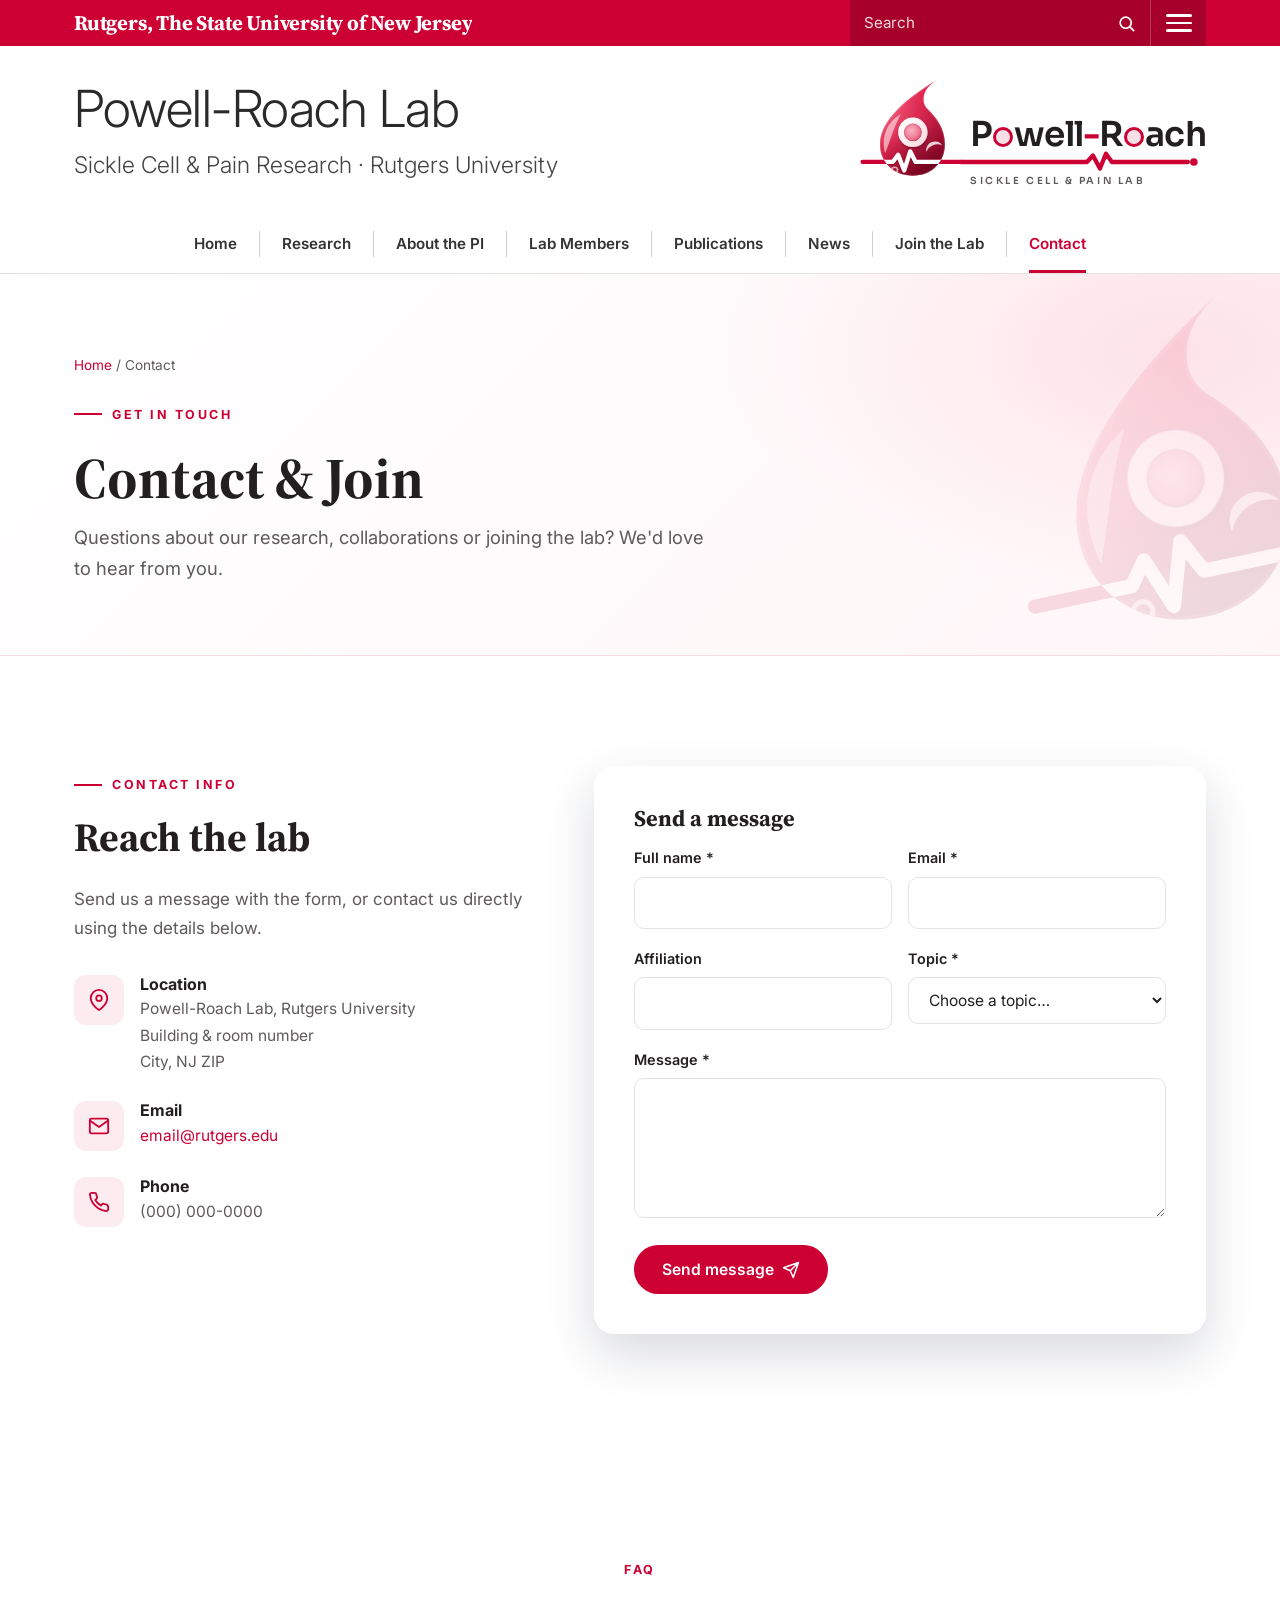
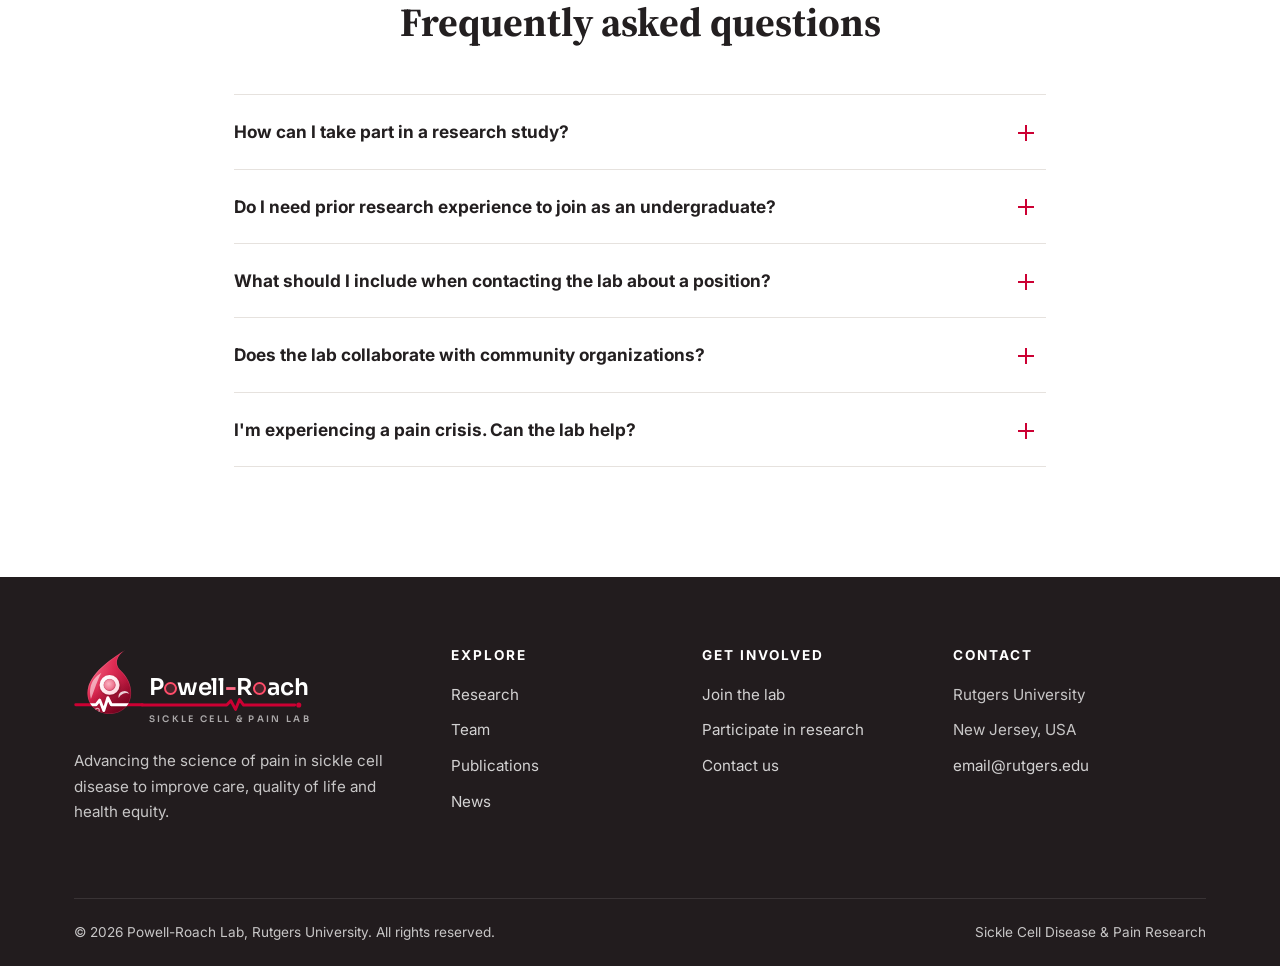
==== contact.html @ f8c76f70 "Powell-Roach Lab website: initial version" ====
<!DOCTYPE html>
<html lang="en" class="no-js">
<head>
  <meta charset="UTF-8">
  <meta name="viewport" content="width=device-width, initial-scale=1">
  <title>Contact &amp; Join | Powell-Roach Lab | Rutgers University</title>
  <meta name="description" content="Contact the Powell-Roach Lab at Rutgers University, explore opportunities to join, or learn about taking part in research.">
  <meta name="theme-color" content="#cc0033">
  <meta property="og:title" content="Contact &amp; Join | Powell-Roach Lab | Rutgers University">
  <meta property="og:description" content="Contact the Powell-Roach Lab at Rutgers University, explore opportunities to join, or learn about taking part in research.">
  <meta property="og:image" content="assets/logo-full.png">
  <link rel="icon" href="assets/rutgers-favicon.ico" sizes="any">
  <link rel="apple-touch-icon" href="assets/rutgers-icon.png">
  <link rel="preconnect" href="https://fonts.googleapis.com">
  <link rel="preconnect" href="https://fonts.gstatic.com" crossorigin>
  <link href="https://fonts.googleapis.com/css2?family=Inter:wght@300;400;500;600;700;800&family=Source+Serif+4:opsz,wght@8..60,600;8..60,700&family=Sora:wght@600&display=swap" rel="stylesheet">
  <link rel="stylesheet" href="css/styles.css">
</head>
<body>
  <a class="skip-link" href="#main">Skip to content</a>

  <div class="uni-bar">
    <div class="container">
      <a class="uni-name" href="https://www.rutgers.edu" target="_blank" rel="noopener"><span class="uni-full">Rutgers, The State University of New Jersey</span><span class="uni-short">Rutgers University</span></a>
      <div class="uni-tools">
        <form class="site-search" role="search" autocomplete="off">
          <label class="visually-hidden" for="site-search-top">Search this site</label>
          <input id="site-search-top" type="search" placeholder="Search" aria-autocomplete="list" aria-controls="search-results-top">
          <button type="submit" aria-label="Search">
            <svg viewBox="0 0 24 24" fill="none" stroke="currentColor" stroke-width="2.2" stroke-linecap="round" stroke-linejoin="round"><circle cx="11" cy="11" r="7"/><path d="M21 21l-4.3-4.3"/></svg>
          </button>
          <ul class="search-results" id="search-results-top" role="listbox" hidden></ul>
        </form>
        <button class="menu-toggle" type="button" aria-controls="site-menu" aria-expanded="false" aria-label="Open menu">
          <span></span><span></span><span></span>
        </button>
      </div>
    </div>
    <nav id="site-menu" class="site-menu" aria-label="Site menu">
      <div class="container">
        <form class="site-search site-search-menu" role="search" autocomplete="off">
          <label class="visually-hidden" for="site-search-menu">Search this site</label>
          <input id="site-search-menu" type="search" placeholder="Search the site" aria-autocomplete="list" aria-controls="search-results-menu">
          <button type="submit" aria-label="Search">
            <svg viewBox="0 0 24 24" fill="none" stroke="currentColor" stroke-width="2.2" stroke-linecap="round" stroke-linejoin="round"><circle cx="11" cy="11" r="7"/><path d="M21 21l-4.3-4.3"/></svg>
          </button>
          <ul class="search-results" id="search-results-menu" role="listbox" hidden></ul>
        </form>
        <div class="site-menu-grid">
          <div>
            <h4>Explore</h4>
            <ul>
              <li><a href="index.html">Home</a></li>
              <li><a href="research.html">Research</a></li>
              <li><a href="publications.html">Publications</a></li>
              <li><a href="index.html#news">News</a></li>
            </ul>
          </div>
          <div>
            <h4>People</h4>
            <ul>
              <li><a href="team.html#pi">About the PI</a></li>
              <li><a href="team.html">Lab Members</a></li>
              <li><a href="join.html">Join the Lab</a></li>
            </ul>
          </div>
          <div>
            <h4>Connect</h4>
            <ul>
              <li><a href="contact.html">Contact</a></li>
              <li><a href="contact.html#faq">Research Participation</a></li>
              <li><a href="https://www.rutgers.edu" target="_blank" rel="noopener">Rutgers University</a></li>
            </ul>
          </div>
        </div>
      </div>
    </nav>
  </div>

  <header class="lab-header">
    <div class="container">
      <a href="index.html" class="lab-title">
        <span class="lab-name">Powell-Roach Lab</span>
        <span class="lab-sub">Sickle Cell &amp; Pain Research · Rutgers University</span>
      </a>
      <a href="index.html" class="lab-logo" aria-hidden="true" tabindex="-1">
        <img class="lab-logo-mark" src="assets/logo.svg" alt="" width="104" height="104">
        <span class="lab-logo-text">
          <span class="wm-name">P<span class="wm-o"></span>well<span class="wm-dash">-</span>R<span class="wm-o"></span>ach</span>
          <svg class="wm-pulse" viewBox="0 0 240 18" aria-hidden="true"><path d="M0 9 H126 L132 2.5 L139 15.5 L145 0.8 L151 9 H227"/><circle cx="233" cy="9" r="3.8"/></svg>
          <span class="wm-tag">Sickle Cell &amp; Pain Lab</span>
        </span>
      </a>
    </div>
  </header>

  <nav class="main-nav" id="main-nav" aria-label="Main">
    <div class="container">
      <ul>
        <li><a href="index.html">Home</a></li>
        <li><a href="research.html">Research</a></li>
        <li><a href="team.html#pi">About the PI</a></li>
        <li><a href="team.html">Lab Members</a></li>
        <li><a href="publications.html">Publications</a></li>
        <li><a href="index.html#news">News</a></li>
        <li><a href="join.html">Join the Lab</a></li>
        <li><a href="contact.html">Contact</a></li>
      </ul>
    </div>
  </nav>

  <main id="main">
    <section class="page-banner">
      <img class="banner-mark" src="assets/logo.svg" alt="" aria-hidden="true">
      <div class="container">
        <nav class="breadcrumb" aria-label="Breadcrumb"><a href="index.html">Home</a> / Contact</nav>
        <span class="eyebrow">Get in touch</span>
        <h1>Contact &amp; Join</h1>
        <p>Questions about our research, collaborations or joining the lab? We'd love to hear from you.</p>
      </div>
    </section>

    <section class="section">
      <div class="container contact-grid">
        <div class="reveal">
          <span class="eyebrow">Contact info</span>
          <h2>Reach the lab</h2>
          <p style="color:var(--muted);margin-bottom:32px">Send us a message with the form, or contact us directly using the details below.</p>

          <div class="info-item">
            <div class="icon"><svg viewBox="0 0 24 24" fill="none" stroke="currentColor" stroke-width="2" stroke-linecap="round" stroke-linejoin="round"><path d="M21 10c0 7-9 13-9 13S3 17 3 10a9 9 0 0 1 18 0z"/><circle cx="12" cy="10" r="3"/></svg></div>
            <div><h4>Location</h4><p>Powell-Roach Lab, Rutgers University<br>Building &amp; room number<br>City, NJ ZIP</p></div>
          </div>
          <div class="info-item">
            <div class="icon"><svg viewBox="0 0 24 24" fill="none" stroke="currentColor" stroke-width="2" stroke-linecap="round" stroke-linejoin="round"><rect x="2" y="4" width="20" height="16" rx="2"/><path d="M22 6l-10 7L2 6"/></svg></div>
            <div><h4>Email</h4><p><a href="mailto:email@rutgers.edu">email@rutgers.edu</a></p></div>
          </div>
          <div class="info-item">
            <div class="icon"><svg viewBox="0 0 24 24" fill="none" stroke="currentColor" stroke-width="2" stroke-linecap="round" stroke-linejoin="round"><path d="M22 16.9v3a2 2 0 0 1-2.2 2 19.8 19.8 0 0 1-8.6-3.1 19.5 19.5 0 0 1-6-6A19.8 19.8 0 0 1 2.1 4.2 2 2 0 0 1 4.1 2h3a2 2 0 0 1 2 1.7c.1.9.4 1.8.7 2.7a2 2 0 0 1-.5 2.1L8 9.8a16 16 0 0 0 6 6l1.3-1.3a2 2 0 0 1 2.1-.4c.9.3 1.8.6 2.7.7a2 2 0 0 1 1.7 2z"/></svg></div>
            <div><h4>Phone</h4><p>(000) 000-0000</p></div>
          </div>
        </div>

        <div class="form-card reveal reveal-delay-1">
          <h3>Send a message</h3>
          <form id="contact-form" data-email="email@rutgers.edu" novalidate>
            <div class="form-row">
              <div class="form-group">
                <label for="name">Full name *</label>
                <input class="field" id="name" name="name" type="text" autocomplete="name" required>
                <div class="error" role="alert"></div>
              </div>
              <div class="form-group">
                <label for="email">Email *</label>
                <input class="field" id="email" name="email" type="email" autocomplete="email" required>
                <div class="error" role="alert"></div>
              </div>
            </div>
            <div class="form-row">
              <div class="form-group">
                <label for="affiliation">Affiliation</label>
                <input class="field" id="affiliation" name="affiliation" type="text" autocomplete="organization">
                <div class="error" role="alert"></div>
              </div>
              <div class="form-group">
                <label for="subject">Topic *</label>
                <select class="field" id="subject" name="subject" required>
                  <option value="">Choose a topic…</option>
                  <option>Joining the lab</option>
                  <option>Research participation</option>
                  <option>Collaboration</option>
                  <option>Media inquiry</option>
                  <option>Other</option>
                </select>
                <div class="error" role="alert"></div>
              </div>
            </div>
            <div class="form-group">
              <label for="message">Message *</label>
              <textarea class="field" id="message" name="message" required></textarea>
              <div class="error" role="alert"></div>
            </div>
            <button type="submit" class="btn btn-primary">Send message
              <svg viewBox="0 0 24 24" fill="none" stroke="currentColor" stroke-width="2" stroke-linecap="round" stroke-linejoin="round"><path d="M22 2L11 13M22 2l-7 20-4-9-9-4z"/></svg></button>
            <div class="form-success" role="status">Thank you! Your email app should open with your message ready to send.</div>
          </form>
        </div>
      </div>
    </section>

    <section class="section" id="faq">
      <div class="container" style="max-width:860px">
        <div class="section-head center reveal">
          <span class="eyebrow">FAQ</span>
          <h2>Frequently asked questions</h2>
        </div>
        <div class="accordion reveal">
          <div class="acc-item">
            <button class="acc-trigger" aria-expanded="false" aria-controls="faq1">How can I take part in a research study?</button>
            <div class="acc-panel" id="faq1" role="region"><div class="acc-panel-inner">If you or a family member lives with sickle cell disease and want to learn about current studies, contact us using the form above and choose "Research participation." A team member will tell you about eligibility and what taking part involves.</div></div>
          </div>
          <div class="acc-item">
            <button class="acc-trigger" aria-expanded="false" aria-controls="faq2">Do I need prior research experience to join as an undergraduate?</button>
            <div class="acc-panel" id="faq2" role="region"><div class="acc-panel-inner">No. We value curiosity, reliability and a commitment to the communities we serve. We provide training in research ethics, data collection and study procedures.</div></div>
          </div>
          <div class="acc-item">
            <button class="acc-trigger" aria-expanded="false" aria-controls="faq3">What should I include when contacting the lab about a position?</button>
            <div class="acc-panel" id="faq3" role="region"><div class="acc-panel-inner">Include a short note about your background and interests, why you want to join the lab, your availability, and a current CV or résumé.</div></div>
          </div>
          <div class="acc-item">
            <button class="acc-trigger" aria-expanded="false" aria-controls="faq4">Does the lab collaborate with community organizations?</button>
            <div class="acc-panel" id="faq4" role="region"><div class="acc-panel-inner">Yes. Community partnerships are central to our work. If your organization serves people affected by sickle cell disease, we would love to talk.</div></div>
          </div>
          <div class="acc-item">
            <button class="acc-trigger" aria-expanded="false" aria-controls="faq5">I'm experiencing a pain crisis. Can the lab help?</button>
            <div class="acc-panel" id="faq5" role="region"><div class="acc-panel-inner">The lab does research and cannot provide medical care. If you are having a pain crisis or medical emergency, contact your healthcare provider, go to the nearest emergency department or call 911.</div></div>
          </div>
        </div>
      </div>
    </section>
  </main>

  <footer class="site-footer">
    <div class="container">
      <div class="footer-grid">
        <div>
          <a href="index.html" class="lab-logo lab-logo--footer" aria-label="Powell-Roach Lab home">
            <img class="lab-logo-mark" src="assets/logo.svg" alt="" width="70" height="70">
            <span class="lab-logo-text">
              <span class="wm-name">P<span class="wm-o"></span>well<span class="wm-dash">-</span>R<span class="wm-o"></span>ach</span>
              <svg class="wm-pulse" viewBox="0 0 240 18" aria-hidden="true"><path d="M0 9 H126 L132 2.5 L139 15.5 L145 0.8 L151 9 H227"/><circle cx="233" cy="9" r="3.8"/></svg>
              <span class="wm-tag">Sickle Cell &amp; Pain Lab</span>
            </span>
          </a>
          <p>Advancing the science of pain in sickle cell disease to improve care, quality of life and health equity.</p>
        </div>
        <div>
          <h4>Explore</h4>
          <ul>
            <li><a href="research.html">Research</a></li>
            <li><a href="team.html">Team</a></li>
            <li><a href="publications.html">Publications</a></li>
            <li><a href="index.html#news">News</a></li>
          </ul>
        </div>
        <div>
          <h4>Get involved</h4>
          <ul>
            <li><a href="join.html">Join the lab</a></li>
            <li><a href="contact.html#faq">Participate in research</a></li>
            <li><a href="contact.html">Contact us</a></li>
          </ul>
        </div>
        <div>
          <h4>Contact</h4>
          <ul>
            <li>Rutgers University</li>
            <li>New Jersey, USA</li>
            <li><a href="mailto:email@rutgers.edu">email@rutgers.edu</a></li>
          </ul>
        </div>
      </div>
      <div class="footer-bottom">
        <span>&copy; <span data-year>2026</span> Powell-Roach Lab, Rutgers University. All rights reserved.</span>
        <span>Sickle Cell Disease &amp; Pain Research</span>
      </div>
    </div>
  </footer>

  <button class="to-top" type="button" aria-label="Back to top">
    <svg viewBox="0 0 24 24" fill="none" stroke="currentColor" stroke-width="2.4" stroke-linecap="round" stroke-linejoin="round"><path d="M18 15l-6-6-6 6"/></svg>
  </button>

  <script src="js/main.js"></script>
</body>
</html>
---- css/styles.css ----
/* =========================================================
   Powell-Roach Lab — Sickle Cell & Pain Research
   Main stylesheet
   ========================================================= */

:root {
  --scarlet: #cc0033;
  --scarlet-dark: #a00028;
  --scarlet-soft: #fdecef;
  --navy: #8a0024;
  --navy-deep: #5c0018;
  --ink: #231f20;
  --muted: #5e5a5b;
  --line: #e6e2de;
  --bg: #ffffff;
  --soft: #f7f5f3;
  --white: #ffffff;

  --font-serif: "Source Serif 4", Georgia, "Times New Roman", serif;
  --font-sans: "Inter", "Segoe UI", system-ui, -apple-system, Arial, sans-serif;

  --radius: 14px;
  --radius-sm: 8px;
  --shadow: 0 10px 30px rgba(20, 24, 49, 0.08);
  --shadow-lg: 0 20px 50px rgba(20, 24, 49, 0.16);
  --container: 1180px;
  --header-h: 56px;
  --ease: cubic-bezier(.2, .7, .2, 1);
}

*,
*::before,
*::after { box-sizing: border-box; }

html { scroll-behavior: smooth; scroll-padding-top: calc(var(--header-h) + 16px); }

body {
  margin: 0;
  font-family: var(--font-sans);
  font-size: 1.0625rem;
  line-height: 1.7;
  color: var(--ink);
  background: var(--bg);
  -webkit-font-smoothing: antialiased;
  overflow-x: hidden;
}

img, svg { max-width: 100%; display: block; }
a { color: var(--scarlet); text-decoration: none; transition: color .2s; }
a:hover { color: var(--scarlet-dark); }
h1, h2, h3, h4 { font-family: var(--font-serif); color: var(--ink); line-height: 1.2; margin: 0 0 .6em; }
h1 { font-size: clamp(2.1rem, 5vw, 3.6rem); }
h2 { font-size: clamp(1.7rem, 3.4vw, 2.5rem); }
h3 { font-size: clamp(1.2rem, 2vw, 1.4rem); }
p { margin: 0 0 1.1em; }
ul { padding-left: 1.2em; }

.container { width: 100%; max-width: var(--container); margin: 0 auto; padding: 0 24px; }
@media (max-width: 600px) { .container { padding: 0 16px; } }

.skip-link {
  position: absolute; left: 12px; top: -60px; z-index: 1000;
  background: var(--navy); color: #fff; padding: 10px 16px; border-radius: var(--radius-sm);
}
.skip-link:focus { top: 12px; color: #fff; }

:focus-visible { outline: 3px solid var(--scarlet); outline-offset: 3px; border-radius: 4px; }

/* ---------- Header layer 1: university bar ---------- */
.visually-hidden {
  position: absolute !important; width: 1px; height: 1px; overflow: hidden;
  clip: rect(0 0 0 0); white-space: nowrap; border: 0; padding: 0; margin: -1px;
}

.uni-bar { background: var(--scarlet); color: #fff; position: relative; z-index: 120; }
.uni-bar > .container { display: flex; align-items: stretch; justify-content: space-between; gap: 16px; min-height: 46px; }
.uni-name {
  display: flex; align-items: center; min-width: 0;
  font-family: var(--font-serif); font-weight: 700; font-size: 1.3rem; letter-spacing: -.2px; color: #fff;
  white-space: nowrap; overflow: hidden; text-overflow: ellipsis;
}
.uni-name:hover { color: #fff; opacity: .9; }
.uni-tools { display: flex; align-items: stretch; flex-shrink: 0; }
.uni-short { display: none; }
@media (max-width: 520px) { .uni-full { display: none; } .uni-short { display: inline; } }

.site-search { position: relative; display: flex; align-items: center; }
.uni-bar .uni-tools .site-search { width: 300px; background: rgba(0,0,0,.18); transition: background .2s; }
.site-search:focus-within { background: rgba(0,0,0,.3); }
.site-search input {
  flex: 1; min-width: 0; align-self: stretch; background: transparent; border: 0; color: #fff;
  font: inherit; font-size: .95rem; padding: 0 0 0 14px;
}
.site-search input::placeholder { color: rgba(255,255,255,.85); }
.site-search input:focus { outline: none; }
.site-search input::-webkit-search-cancel-button { filter: invert(1); }
.site-search button {
  align-self: stretch; background: none; border: 0; color: #fff; padding: 0 14px; cursor: pointer; display: grid; place-items: center;
}
.site-search button svg { width: 19px; height: 19px; }
.search-results {
  position: absolute; top: 100%; left: 0; right: 0; z-index: 200; list-style: none; margin: 0; padding: 6px;
  background: #fff; border-radius: 0 0 10px 10px; box-shadow: var(--shadow-lg); max-height: 60vh; overflow-y: auto;
}
.search-results a { display: block; padding: 9px 12px; border-radius: 6px; color: var(--ink); line-height: 1.35; font-size: .95rem; }
.search-results a small { display: block; color: var(--muted); font-size: .76rem; margin-top: 2px; }
.search-results a:hover, .search-results a.active { background: var(--scarlet-soft); color: var(--scarlet-dark); }
.search-results .no-results { padding: 10px 12px; color: var(--muted); font-size: .92rem; }

.menu-toggle {
  width: 56px; border: 0; border-left: 1px solid rgba(255,255,255,.22); background: rgba(0,0,0,.18); cursor: pointer;
  display: flex; flex-direction: column; justify-content: center; align-items: center; gap: 5px; transition: background .2s;
}
.menu-toggle:hover, .menu-toggle[aria-expanded="true"] { background: rgba(0,0,0,.32); }
.menu-toggle span { display: block; width: 26px; height: 2.5px; background: #fff; border-radius: 2px; transition: transform .3s, opacity .3s; }
.menu-toggle[aria-expanded="true"] span:nth-child(1) { transform: translateY(7.5px) rotate(45deg); }
.menu-toggle[aria-expanded="true"] span:nth-child(2) { opacity: 0; }
.menu-toggle[aria-expanded="true"] span:nth-child(3) { transform: translateY(-7.5px) rotate(-45deg); }

.site-menu {
  position: absolute; left: 0; right: 0; top: 100%; background: var(--navy-deep);
  max-height: 0; overflow: hidden; visibility: hidden; transition: max-height .45s var(--ease), visibility .45s;
  box-shadow: var(--shadow-lg);
}
.site-menu.open { max-height: 90vh; overflow-y: auto; visibility: visible; }
.site-menu > .container { padding-top: 30px; padding-bottom: 36px; }
.site-menu-grid { display: grid; grid-template-columns: repeat(3, 1fr); gap: 30px; }
.site-menu h4 { font-family: var(--font-sans); color: #ffc9d4; font-size: .78rem; letter-spacing: 2px; text-transform: uppercase; margin-bottom: 10px; }
.site-menu ul { list-style: none; padding: 0; margin: 0; }
.site-menu-grid a { display: block; padding: 7px 0; color: #fff; font-weight: 500; font-size: 1.05rem; }
.site-menu-grid a:hover, .site-menu-grid a.active { color: #ffc9d4; }
.site-search-menu { display: none; background: rgba(255,255,255,.08); border-radius: 8px; margin-bottom: 26px; min-height: 48px; }

/* Footer brand */
.brand { display: flex; align-items: center; gap: 12px; color: var(--navy); }
.brand img { width: 52px; height: 52px; }
.brand-text { display: flex; flex-direction: column; line-height: 1.1; }
.brand-text strong { font-family: var(--font-serif); font-size: 1.45rem; letter-spacing: .5px; }
.brand-text strong span { color: var(--scarlet); }
.brand-text small { font-size: .7rem; letter-spacing: 2px; text-transform: uppercase; color: var(--muted); font-weight: 600; margin-top: 3px; }

/* ---------- Header layer 2: lab title + logo ---------- */
.lab-header { background: #fff; }
.lab-header .container { display: flex; align-items: center; justify-content: space-between; gap: 30px; padding-top: 30px; padding-bottom: 26px; }
.lab-title { display: flex; flex-direction: column; min-width: 0; color: var(--ink); }
.lab-title:hover { color: var(--ink); }
.lab-name { font-family: var(--font-sans); font-weight: 300; font-size: clamp(1.7rem, 4vw, 3.3rem); line-height: 1.1; letter-spacing: -.5px; color: #2a2a2a; }
.lab-sub { font-family: var(--font-sans); font-weight: 300; font-size: clamp(1rem, 1.8vw, 1.6rem); color: #444; margin-top: 10px; }

/* Logo lockup: the drop mark + a wordmark whose pulse line continues the mark's pain signal.
   Everything scales from --m (the mark size) so the lines always meet. */
.lab-logo { --m: 104px; display: flex; align-items: flex-start; flex-shrink: 0; color: var(--ink); }
.lab-logo-mark { width: var(--m); height: var(--m); flex: none; }
.lab-logo-text { display: flex; flex-direction: column; margin-left: calc(var(--m) * -0.025); padding-top: calc(var(--m) * 0.4085); }
.wm-name {
  font-family: 'Sora', var(--font-sans); font-weight: 600; font-size: calc(var(--m) * 0.33);
  line-height: 1; letter-spacing: -.02em; color: var(--ink); padding-left: calc(var(--m) * 0.09); white-space: nowrap;
}
.wm-dash { color: var(--scarlet); }
/* the o's are drawn as red-blood-cell rings, echoing the cell inside the drop */
.wm-o {
  display: inline-block; width: .58em; height: .58em; box-sizing: border-box; border: .098em solid var(--scarlet);
  border-radius: 50%; background: rgba(204,0,51,.12); margin: 0 .02em -.005em; vertical-align: baseline;
}
.wm-pulse { display: block; width: calc(var(--m) * 2.307); height: calc(var(--m) * 0.173); overflow: visible; }
.wm-pulse path { fill: none; stroke: var(--scarlet); stroke-width: 4.33; stroke-linecap: round; stroke-linejoin: round; stroke-dasharray: 270; stroke-dashoffset: 0; }
.wm-pulse circle { fill: var(--scarlet); transform-box: fill-box; transform-origin: center; animation: wm-beat 2.4s ease-in-out infinite; }
.lab-logo:hover .wm-pulse path { animation: wm-draw 1.1s var(--ease); }
.wm-tag {
  font-family: 'Sora', var(--font-sans); font-weight: 600; text-transform: uppercase; font-size: max(9px, calc(var(--m) * 0.094));
  letter-spacing: .26em; color: var(--muted); padding-left: calc(var(--m) * 0.09); margin-top: calc(var(--m) * 0.02); white-space: nowrap;
}
@keyframes wm-beat { 0%, 58%, 100% { transform: scale(1); opacity: 1; } 68% { transform: scale(1.7); opacity: .65; } 78% { transform: scale(1); opacity: 1; } }
@keyframes wm-draw { from { stroke-dashoffset: 270; } to { stroke-dashoffset: 0; } }
@media (prefers-reduced-motion: reduce) { .wm-pulse circle, .lab-logo:hover .wm-pulse path { animation: none; } }

/* footer version on the dark background */
.lab-logo--footer { --m: 70px; margin-bottom: 20px; }
.lab-logo--footer .wm-name { color: #fff; }
.lab-logo--footer .wm-dash { color: #ff6b86; }
.lab-logo--footer .wm-tag { color: rgba(255,255,255,.62); }
.lab-logo--footer .wm-o { border-color: #ff4d6a; background: rgba(255,77,106,.18); }

/* ---------- Header layer 3: main navigation ---------- */
.main-nav { position: sticky; top: 0; z-index: 100; background: #fff; border-bottom: 1px solid var(--line); transition: box-shadow .3s; }
.main-nav.scrolled { box-shadow: 0 6px 24px rgba(90,0,20,.10); }
.main-nav ul { list-style: none; margin: 0; padding: 0; display: flex; justify-content: center; flex-wrap: wrap; }
.main-nav li { display: flex; align-items: center; }
.main-nav li + li::before { content: ""; width: 1px; height: 26px; background: #cfcfcf; }
.main-nav a { display: block; position: relative; padding: 16px 22px; color: #333; font-weight: 600; font-size: .95rem; white-space: nowrap; }
.main-nav a::after {
  content: ""; position: absolute; left: 22px; right: 22px; bottom: 0; height: 3px; background: var(--scarlet);
  transform: scaleX(0); transform-origin: left; transition: transform .3s var(--ease);
}
.main-nav a:hover, .main-nav a.active { color: var(--scarlet); }
.main-nav a:hover::after, .main-nav a.active::after { transform: scaleX(1); }

@media (max-width: 1180px) {
  .main-nav a { padding: 15px 13px; font-size: .9rem; }
  .main-nav a::after { left: 13px; right: 13px; }
}
@media (max-width: 960px) {
  .main-nav { display: none; }
  .uni-bar { position: sticky; top: 0; }
  .uni-bar .uni-tools .site-search { display: none; }
  .site-search-menu { display: flex; }
  .site-menu-grid { grid-template-columns: repeat(2, 1fr); }
  .lab-header .lab-logo { --m: 84px; }
}
@media (max-width: 640px) {
  .uni-name { font-size: 1rem; }
  .lab-header .container { flex-direction: row-reverse; justify-content: flex-end; gap: 14px; padding-top: 18px; padding-bottom: 18px; }
  .lab-header .lab-logo-text { display: none; }
  .lab-header .lab-logo { --m: 62px; }
  .lab-name { font-size: 1.4rem; letter-spacing: -.2px; }
  .lab-sub { font-size: .95rem; margin-top: 4px; }
  .site-menu-grid { grid-template-columns: 1fr; gap: 20px; }
}

/* ---------- Buttons ---------- */
.btn {
  display: inline-flex; align-items: center; gap: 8px; justify-content: center;
  padding: 13px 26px; border-radius: 999px; font-weight: 600; font-size: .98rem;
  border: 2px solid transparent; cursor: pointer; transition: all .25s var(--ease); font-family: inherit;
}
.btn svg { width: 18px; height: 18px; transition: transform .25s; }
.btn:hover svg { transform: translateX(4px); }
.btn-primary { background: var(--scarlet); color: #fff; }
.btn-primary:hover { background: var(--scarlet-dark); color: #fff; transform: translateY(-2px); box-shadow: 0 10px 24px rgba(204,0,51,.3); }
.btn-outline { border-color: currentColor; color: var(--scarlet); background: transparent; }
.btn-outline:hover { background: var(--scarlet); color: #fff; border-color: var(--scarlet); }
.btn-light { border-color: rgba(255,255,255,.7); color: #fff; }
.btn-light:hover { background: #fff; color: var(--navy); }

/* ---------- Hero carousel ---------- */
.hero {
  position: relative; overflow: hidden; color: var(--ink);
  background: radial-gradient(900px 520px at 78% 45%, #fff0f3 0%, transparent 70%),
              linear-gradient(180deg, #ffffff 0%, #fff7f8 100%);
  /* fill the screen below the ~300px header, so the whole banner is visible on load */
  min-height: clamp(540px, calc(100vh - 300px), 760px); display: flex; align-items: center;
}
.hero-canvas { position: absolute; inset: 0; width: 100%; height: 100%; display: block; z-index: 0; touch-action: pan-y; }
.hero-scrim {
  position: absolute; inset: 0; z-index: 1; pointer-events: none;
  background: linear-gradient(90deg, rgba(255,255,255,.97) 0%, rgba(255,255,255,.9) 32%, rgba(255,255,255,.55) 47%, rgba(255,255,255,0) 60%);
}
.cell {
  border-radius: 50%;
  background: radial-gradient(circle at 50% 50%, #9c0026 0 22%, #e0153f 38%, #ff5c78 72%, #e0153f 100%);
  box-shadow: 0 10px 30px rgba(0,0,0,.25);
}
.sickle { border-radius: 50%; background: transparent; }
@keyframes float {
  0%, 100% { transform: translate(0, 0) rotate(0deg); }
  33% { transform: translate(18px, -26px) rotate(25deg); }
  66% { transform: translate(-14px, 16px) rotate(-18deg); }
}
.hero-inner { position: relative; z-index: 2; width: 100%; padding: 56px 0 64px; pointer-events: none; }
.hero-inner .slides, .hero-inner .carousel-controls { pointer-events: auto; }
.slides { position: relative; max-width: 600px; min-height: 330px; }
.slide {
  position: absolute; inset: 0; opacity: 0; visibility: hidden; transform: translateY(20px);
  transition: opacity .7s var(--ease), transform .7s var(--ease), visibility .7s;
}
.slide.active { opacity: 1; visibility: visible; transform: none; position: relative; }
.eyebrow {
  display: inline-flex; align-items: center; gap: 10px; text-transform: uppercase; letter-spacing: 2.5px;
  font-size: .78rem; font-weight: 700; color: var(--scarlet); margin-bottom: 18px;
}
.eyebrow::before { content: ""; width: 28px; height: 2px; background: currentColor; }
.hero .eyebrow { color: var(--scarlet); }
.hero h1 { color: var(--ink); margin-bottom: 20px; }
.hero h1 em { font-style: normal; color: var(--scarlet); }
.hero p.lead { font-size: clamp(1.05rem, 1.8vw, 1.22rem); color: var(--muted); max-width: 540px; }
.hero-actions { display: flex; flex-wrap: wrap; gap: 14px; margin-top: 28px; }

.carousel-controls { display: flex; align-items: center; gap: 16px; margin-top: 40px; }
.carousel-btn {
  width: 44px; height: 44px; border-radius: 50%; border: 1.5px solid rgba(35,31,32,.18);
  background: #fff; color: var(--ink); cursor: pointer; display: grid; place-items: center; transition: all .2s;
}
.carousel-btn:hover { background: var(--scarlet); border-color: var(--scarlet); color: #fff; }
.carousel-btn svg { width: 18px; height: 18px; }
.dots { display: flex; gap: 10px; }
.dot {
  width: 34px; height: 5px; border-radius: 4px; border: 0; padding: 0; cursor: pointer;
  background: rgba(204,0,51,.16); position: relative; overflow: hidden;
}
.dot.active::after {
  content: ""; position: absolute; inset: 0; background: var(--scarlet); transform-origin: left;
  animation: progress var(--slide-ms, 7000ms) linear forwards;
}

/* Blood-flow simulation panel */
.flow-panel {
  position: absolute; z-index: 3; right: 24px; top: 24px; width: 310px;
  background: rgba(255,255,255,.9); backdrop-filter: blur(10px); -webkit-backdrop-filter: blur(10px);
  border: 1px solid rgba(204,0,51,.12); border-radius: 16px; padding: 14px 16px;
  box-shadow: 0 12px 34px rgba(120,0,30,.12);
}
.flow-meter { display: grid; grid-template-columns: 1fr auto; align-items: baseline; gap: 6px 10px; }
.flow-label { font-size: .72rem; font-weight: 700; letter-spacing: 1.6px; text-transform: uppercase; color: var(--muted); }
.flow-value { font-family: var(--font-serif); font-size: 1.35rem; color: var(--scarlet); line-height: 1; }
.flow-bar { grid-column: 1 / -1; height: 6px; border-radius: 6px; background: #f3dfe3; overflow: hidden; }
.flow-bar b { display: block; height: 100%; border-radius: 6px; background: linear-gradient(90deg, #ff5c78, #cc0033); transition: width .4s var(--ease), background .4s; }
.flow-bar.low b { background: linear-gradient(90deg, #8a0024, #5c0018); }
.flow-toggle { display: grid; grid-template-columns: 1fr 1fr; gap: 4px; margin-top: 12px; background: #f7eef0; padding: 4px; border-radius: 999px; }
.flow-toggle button {
  font: inherit; font-size: .82rem; font-weight: 600; border: 0; background: transparent; color: var(--ink);
  padding: 7px 10px; border-radius: 999px; cursor: pointer; display: inline-flex; align-items: center; justify-content: center; gap: 7px; transition: all .2s;
}
.flow-toggle button:hover { color: var(--scarlet); }
.flow-toggle button.active { background: #fff; color: var(--scarlet); box-shadow: 0 2px 8px rgba(120,0,30,.15); }
.dot-healthy { width: 11px; height: 11px; border-radius: 50%; background: radial-gradient(circle, #f2808f 0 30%, #d0153a 70%); }
.dot-sickle { width: 13px; height: 7px; border-radius: 0 0 12px 12px; background: #8a0024; transform: rotate(-12deg); }
.flow-hint { margin: 10px 2px 0; font-size: .78rem; color: var(--muted); line-height: 1.4; min-height: 2.2em; }

/* medium screens (tablets): compact panel top-right, headline kept clear of it */
@media (max-width: 1000px) and (min-width: 801px) {
  .flow-panel { width: 262px; top: 20px; right: 20px; padding: 12px 14px; }
  .flow-hint { display: none; }
  .flow-toggle button { font-size: .76rem; padding: 6px 4px; gap: 5px; white-space: nowrap; }
  .slides { max-width: calc(100% - 290px); }
}
@media (max-width: 800px) {
  .hero { min-height: 0; align-items: flex-start; }
  .hero-inner { padding: 40px 0 300px; }
  .hero-scrim { background: linear-gradient(180deg, rgba(255,255,255,.97) 0%, rgba(255,255,255,.9) 55%, rgba(255,255,255,0) 68%); }
  .carousel-controls { margin-top: 26px; }
  .carousel-btn { display: none; }
  .flow-panel { left: 16px; right: 16px; top: auto; bottom: 14px; width: auto; padding: 10px 12px; }
  .flow-hint { display: none; }
}
.hero.paused .dot.active::after { animation-play-state: paused; }
@keyframes progress { from { transform: scaleX(0); } to { transform: scaleX(1); } }

/* ---------- Page banner (inner pages) ---------- */
.page-banner {
  position: relative; overflow: hidden; color: var(--ink); padding: 80px 0 70px;
  background: radial-gradient(700px 380px at 92% 20%, #fde3e9 0%, transparent 65%),
              linear-gradient(135deg, #ffffff 0%, #fff6f8 100%);
  border-bottom: 1px solid #f5dde2;
}
.page-banner h1 { color: var(--ink); margin-bottom: 10px; }
.page-banner p { color: var(--muted); max-width: 640px; font-size: 1.15rem; margin: 0; }
.page-banner .eyebrow { color: var(--scarlet); }
.breadcrumb { font-size: .85rem; margin-bottom: 18px; color: var(--muted); }
.breadcrumb a { color: var(--scarlet); }
.page-banner .banner-mark {
  position: absolute; right: -60px; top: 50%; width: 340px; transform: translateY(-50%) rotate(-12deg); opacity: .12;
}
@media (max-width: 700px) { .page-banner .banner-mark { width: 220px; right: -70px; } }

/* ---------- Sections ---------- */
.section { padding: clamp(64px, 9vw, 110px) 0; }
.section-soft { background: var(--soft); }
.section-head { max-width: 720px; margin-bottom: 48px; }
.section-head.center { margin-left: auto; margin-right: auto; text-align: center; }
.section-head.center .eyebrow::before { display: none; }
.section-head p { color: var(--muted); font-size: 1.1rem; }

.grid { display: grid; gap: 28px; }
.grid-2 { grid-template-columns: repeat(2, 1fr); }
.grid-3 { grid-template-columns: repeat(3, 1fr); }
.grid-4 { grid-template-columns: repeat(4, 1fr); }
@media (max-width: 1000px) { .grid-4 { grid-template-columns: repeat(2, 1fr); } .grid-3 { grid-template-columns: repeat(2, 1fr); } }
@media (max-width: 680px) { .grid-2, .grid-3, .grid-4 { grid-template-columns: 1fr; } }

/* About split */
.split { display: grid; grid-template-columns: 1.25fr 1fr; gap: 64px; align-items: center; }
@media (max-width: 900px) { .split { grid-template-columns: 1fr; gap: 40px; } }

.pi-card {
  background: #fff; border-radius: var(--radius); box-shadow: var(--shadow-lg); overflow: hidden; position: relative;
  width: 100%; max-width: 440px; justify-self: center;
}
.pi-card .pi-photo { margin: 0; position: relative; aspect-ratio: 1 / 1; overflow: hidden; background: #f3e6e9; }
.pi-card .pi-photo img { width: 100%; height: 100%; object-fit: cover; object-position: 50% 30%; transition: transform .7s var(--ease); }
.pi-card:hover .pi-photo img { transform: scale(1.04); }
.pi-card .pi-photo::after { content: ""; position: absolute; left: 0; right: 0; bottom: 0; height: 5px; background: var(--scarlet); }
.pi-card .pi-top {
  background: linear-gradient(135deg, var(--scarlet) 0%, #7a0020 100%); height: 110px; position: relative;
}
.pi-card .pi-top::after {
  content: ""; position: absolute; inset: 0;
  background: radial-gradient(circle at 20% 120%, rgba(255,255,255,.18) 0 30%, transparent 31%),
              radial-gradient(circle at 90% -20%, rgba(255,255,255,.12) 0 35%, transparent 36%);
}
.avatar {
  border-radius: 50%; display: grid; place-items: center; font-family: var(--font-serif); font-weight: 700; color: #fff;
  background: linear-gradient(135deg, #cc0033 0%, #7a0020 100%);
}
.pi-card .avatar { width: 120px; height: 120px; font-size: 2.6rem; margin: -60px auto 0; border: 5px solid #fff; position: relative; z-index: 1; box-shadow: var(--shadow); }
.pi-card .pi-body { padding: 24px 28px 30px; text-align: center; }
.pi-card h3 { margin: 6px 0 2px; }
.pi-card .role { color: var(--scarlet); font-weight: 600; font-size: .95rem; margin-bottom: 14px; }
.pi-card p { color: var(--muted); font-size: .97rem; }
.tag-row { display: flex; flex-wrap: wrap; gap: 8px; justify-content: center; margin: 14px 0 20px; }
.tag {
  display: inline-block; font-size: .78rem; font-weight: 600; padding: 5px 12px; border-radius: 999px;
  background: var(--scarlet-soft); color: var(--scarlet-dark);
}

.check-list { list-style: none; padding: 0; margin: 24px 0 30px; display: grid; gap: 12px; }
.check-list li { display: flex; gap: 12px; align-items: flex-start; }
.check-list li::before {
  content: ""; flex: 0 0 22px; height: 22px; margin-top: 3px; border-radius: 50%;
  background: var(--scarlet) url("data:image/svg+xml,%3Csvg xmlns='http://www.w3.org/2000/svg' viewBox='0 0 24 24' fill='none' stroke='white' stroke-width='3' stroke-linecap='round' stroke-linejoin='round'%3E%3Cpath d='M5 12l5 5L20 7'/%3E%3C/svg%3E") center/13px no-repeat;
}

/* Cards */
.card {
  background: #fff; border-radius: var(--radius); padding: 32px 28px; border: 1px solid var(--line);
  transition: transform .35s var(--ease), box-shadow .35s var(--ease), border-color .35s;
  position: relative; overflow: hidden; display: flex; flex-direction: column;
}
.card:hover { transform: translateY(-6px); box-shadow: var(--shadow-lg); border-color: transparent; }
.card::before {
  content: ""; position: absolute; left: 0; top: 0; height: 4px; width: 100%; background: var(--scarlet);
  transform: scaleX(0); transform-origin: left; transition: transform .4s var(--ease);
}
.card:hover::before { transform: scaleX(1); }
.card .icon {
  width: 58px; height: 58px; border-radius: 14px; display: grid; place-items: center; margin-bottom: 20px;
  background: var(--scarlet-soft); color: var(--scarlet); transition: all .35s;
}
.card:hover .icon { background: var(--scarlet); color: #fff; transform: rotate(-6deg); }
.card .icon svg { width: 28px; height: 28px; }
.card p { color: var(--muted); font-size: .98rem; flex: 1; }
.card .more { font-weight: 600; font-size: .92rem; display: inline-flex; align-items: center; gap: 6px; }
.card .more svg { width: 16px; height: 16px; transition: transform .25s; }
.card:hover .more svg { transform: translateX(4px); }

/* Stats band */
.stats {
  background: linear-gradient(135deg, var(--scarlet) 0%, #8a0024 100%); color: #fff; position: relative; overflow: hidden;
}
.stats::before {
  content: ""; position: absolute; inset: 0; opacity: .12;
  background-image: radial-gradient(circle, #fff 2px, transparent 2.5px); background-size: 26px 26px;
}
.stats .container { position: relative; }
.stat { text-align: center; padding: 10px; }
.stat .num { font-family: var(--font-serif); font-size: clamp(2.1rem, 3.3vw, 2.75rem); font-weight: 700; line-height: 1; white-space: nowrap; }
.stat .label { margin-top: 10px; color: rgba(255,255,255,.88); font-size: .98rem; max-width: 260px; margin-inline: auto; }
.stats .source { text-align: center; font-size: .78rem; color: rgba(255,255,255,.7); margin: 36px 0 0; }
.stats .source a { color: #fff; text-decoration: underline; }

/* News */
.news-card { padding: 0; }
.news-card .news-media {
  height: 170px; position: relative; overflow: hidden;
  background: linear-gradient(135deg, #cc0033 0%, #7a0020 100%);
}
.news-card .news-media .cell, .news-card .news-media .sickle { position: absolute; transition: transform .6s var(--ease); }
.news-card:hover .news-media .cell { transform: scale(1.15) rotate(10deg); }
.news-card .news-body { padding: 24px 26px 28px; display: flex; flex-direction: column; flex: 1; }
.news-meta { font-size: .8rem; text-transform: uppercase; letter-spacing: 1.5px; color: var(--scarlet); font-weight: 700; margin-bottom: 10px; }
.news-card h3 { font-size: 1.2rem; }

/* CTA band */
.cta-band {
  background: var(--navy); color: #fff; border-radius: 22px; padding: clamp(36px, 6vw, 64px);
  display: grid; grid-template-columns: 1fr auto; gap: 30px; align-items: center; position: relative; overflow: hidden;
}
.cta-band h2 { color: var(--ink); margin-bottom: 10px; }
.cta-band p { color: var(--muted); margin: 0; max-width: 560px; }
.cta-band .cta-mark { position: absolute; right: -50px; bottom: -70px; width: 260px; opacity: .12; }
.cta-band > *:not(.cta-mark) { position: relative; }
@media (max-width: 760px) { .cta-band { grid-template-columns: 1fr; } }

/* ---------- Research page ---------- */
.research-block { display: grid; grid-template-columns: 1fr 1fr; gap: 60px; align-items: center; padding: 50px 0; border-bottom: 1px solid var(--line); }
.research-block:last-child { border-bottom: 0; }
.research-block:nth-child(even) .research-visual { order: 2; }
@media (max-width: 860px) {
  .research-block { grid-template-columns: 1fr; gap: 30px; }
  .research-block:nth-child(even) .research-visual { order: 0; }
}
.research-visual {
  border-radius: 20px; aspect-ratio: 4 / 3; position: relative; overflow: hidden;
  background: linear-gradient(135deg, #cc0033 0%, #7a0020 100%); box-shadow: var(--shadow-lg);
  display: grid; place-items: center;
}
.research-visual svg.illus { width: 62%; height: auto; color: #fff; }
.research-visual .num-badge {
  position: absolute; top: 20px; left: 20px; font-family: var(--font-serif); font-size: 1rem; font-weight: 700;
  background: var(--scarlet); color: #fff; padding: 6px 14px; border-radius: 999px;
}
.research-block h2 { font-size: clamp(1.5rem, 2.8vw, 2.1rem); }
.research-block p { color: var(--muted); }
.research-block .check-list { margin: 18px 0 0; }

.method-card { text-align: left; }
.method-card h3 { font-size: 1.15rem; }

/* ---------- Team page ---------- */
.filter-bar { display: flex; flex-wrap: wrap; gap: 10px; margin-bottom: 36px; }
.filter-btn {
  border: 1.5px solid var(--line); background: #fff; color: var(--ink); padding: 9px 20px;
  border-radius: 999px; font-weight: 600; font-size: .92rem; cursor: pointer; font-family: inherit; transition: all .2s;
}
.filter-btn:hover { border-color: var(--scarlet); color: var(--scarlet); }
.filter-btn.active { background: var(--scarlet); border-color: var(--scarlet); color: #fff; }

.pi-feature {
  display: grid; grid-template-columns: minmax(0, 400px) 1fr; gap: 64px; align-items: center;
  background: #fff; border-radius: 22px; padding: clamp(28px, 4vw, 48px); box-shadow: var(--shadow);
}
.pi-feature .avatar { width: 100%; aspect-ratio: 1; font-size: 5rem; border-radius: 20px; position: relative; overflow: hidden; }
.pi-feature .avatar::after {
  content: ""; position: absolute; inset: auto -30% -40% auto; width: 80%; aspect-ratio: 1; border-radius: 50%;
  background: rgba(255,255,255,.14);
}
.pi-feature .role { color: var(--scarlet); font-weight: 600; margin-bottom: 18px; }
.pi-feature p { color: var(--muted); }
.pi-links { display: flex; flex-wrap: wrap; gap: 12px; margin-top: 22px; }
.pi-portrait { margin: 0 18px 18px 0; position: relative; }
.pi-portrait::before {
  content: ""; position: absolute; inset: 18px -18px -18px 18px; border: 3px solid var(--scarlet); border-radius: 22px; z-index: 0;
}
.pi-portrait img {
  position: relative; z-index: 1; display: block; width: 100%; height: auto; aspect-ratio: 1 / 1; object-fit: cover; object-position: 50% 30%;
  border-radius: 20px; box-shadow: var(--shadow-lg);
}
@media (max-width: 960px) { .pi-feature { grid-template-columns: minmax(0, 320px) 1fr; gap: 48px; } }
@media (max-width: 820px) {
  .pi-feature { grid-template-columns: 1fr; gap: 36px; }
  .pi-portrait { max-width: 400px; width: calc(100% - 18px); }
}

.member {
  background: #fff; border-radius: var(--radius); border: 1px solid var(--line); padding: 30px 22px 26px; text-align: center;
  cursor: pointer; transition: transform .3s var(--ease), box-shadow .3s; font-family: inherit; color: inherit; width: 100%;
}
.member:hover { transform: translateY(-6px); box-shadow: var(--shadow-lg); }
.member .avatar { width: 96px; height: 96px; font-size: 1.9rem; margin: 0 auto 16px; transition: transform .3s; }
.member:hover .avatar { transform: scale(1.06); }
.member h3 { font-size: 1.12rem; margin-bottom: 4px; }
.member .role { color: var(--scarlet); font-size: .88rem; font-weight: 600; }
.member .focus { color: var(--muted); font-size: .88rem; margin-top: 8px; }
.member.hide { display: none; }
.av-1 { background: linear-gradient(135deg, #cc0033, #7a0020); }
.av-2 { background: linear-gradient(135deg, #e8324f, #a00028); }
.av-3 { background: linear-gradient(135deg, #a00028, #5c0018); }
.av-4 { background: linear-gradient(135deg, #ff5c78, #cc0033); }

/* ---------- Full-width group photo slider (home) ---------- */
.photo-strip { position: relative; overflow: hidden; height: clamp(260px, 42.86vw, 680px); background: #1c1517; }
.strip-track { display: flex; height: 100%; transition: transform .8s var(--ease); }
.strip-slide { flex: 0 0 100%; height: 100%; margin: 0; position: relative; overflow: hidden; }
/* Photo fills the width up to 1200px; on bigger screens it stays centred and a blurred copy fills both sides */
.strip-slide img {
  position: relative; width: 100%; max-width: 1200px; height: 100%; margin: 0 auto;
  object-fit: cover; object-position: center 40%; display: block;
  box-shadow: 0 0 60px rgba(0,0,0,.35);
}
.strip-bg {
  position: absolute; inset: -40px; background: center / cover no-repeat;
  filter: blur(18px) brightness(.85) saturate(1.15); transform: scale(1.06);
}
.strip-slide.is-empty .strip-bg { display: none; }
.strip-slide figcaption {
  position: absolute; z-index: 1; bottom: 26px; left: max(24px, calc((100vw - var(--container)) / 2 + 24px));
  background: rgba(255,255,255,.94); color: var(--ink); padding: 9px 18px; border-radius: 999px;
  font-weight: 600; font-size: .92rem; box-shadow: 0 6px 18px rgba(0,0,0,.18);
}
.strip-slide.is-empty img { display: none; }
.strip-placeholder, .banner-placeholder {
  position: absolute; inset: 0; display: grid; place-content: center; justify-items: center; gap: 10px; padding: 20px; text-align: center;
  color: var(--scarlet); background: radial-gradient(circle at 30% 25%, #ffffff 0%, #fdeaee 55%, #f6c9d3 100%);
}
.strip-slide:nth-child(even) .strip-placeholder { background: radial-gradient(circle at 70% 30%, #ffffff 0%, #fbe3e8 55%, #f2bcc8 100%); }
.strip-placeholder svg, .banner-placeholder svg { width: 58px; height: 58px; }
.strip-placeholder b, .banner-placeholder b { font-family: var(--font-serif); font-size: clamp(1.15rem, 2.4vw, 1.6rem); color: var(--ink); }
.strip-placeholder small, .banner-placeholder small { color: var(--muted); font-size: .86rem; }
.strip-placeholder code, .banner-placeholder code { background: #fff; border: 1px solid #f3d3da; padding: 2px 8px; border-radius: 6px; font-size: .82rem; color: var(--scarlet-dark); }

.strip-arrow {
  position: absolute; z-index: 2; top: 50%; transform: translateY(-50%); width: 56px; height: 56px; border-radius: 50%; border: 0; cursor: pointer;
  display: grid; place-items: center; background: rgba(255,255,255,.92); color: var(--ink); box-shadow: 0 8px 22px rgba(0,0,0,.22); transition: all .2s;
}
.strip-arrow svg { width: 24px; height: 24px; }
.strip-arrow:hover { background: var(--scarlet); color: #fff; transform: translateY(-50%) scale(1.06); }
.strip-prev { left: 24px; }
.strip-next { right: 24px; }
.strip-dots { position: absolute; z-index: 2; bottom: 30px; right: max(24px, calc((100vw - var(--container)) / 2 + 24px)); display: flex; gap: 8px; }
.strip-dot { width: 10px; height: 10px; padding: 0; border: 0; border-radius: 999px; background: rgba(255,255,255,.65); cursor: pointer; box-shadow: 0 1px 4px rgba(0,0,0,.3); transition: all .3s var(--ease); }
.strip-dot.active { width: 28px; background: var(--scarlet); }
@media (max-width: 640px) {
  .strip-arrow { width: 42px; height: 42px; }
  .strip-arrow svg { width: 20px; height: 20px; }
  .strip-prev { left: 12px; } .strip-next { right: 12px; }
  .strip-slide figcaption { left: 12px; bottom: 14px; font-size: .8rem; padding: 6px 12px; }
  .strip-dots { right: 14px; bottom: 20px; }
  .strip-placeholder small { display: none; }
}

/* ---------- Full-width photo banner + Join page ---------- */
.photo-banner { position: relative; height: clamp(260px, 50vw, 680px); overflow: hidden; background: #1c1517; }
.photo-banner img { width: 100%; height: 100%; object-fit: cover; object-position: center 35%; display: block; }
.photo-banner.is-empty img { display: none; }
.crumb-bar { padding: 26px 0 0; font-size: .88rem; color: var(--muted); }
.crumb-bar ol { list-style: none; margin: 0; padding: 0; display: flex; flex-wrap: wrap; gap: 6px; }
.crumb-bar li + li::before { content: "›"; margin-right: 6px; color: var(--muted); }
.crumb-bar a { color: var(--ink); }
.crumb-bar a:hover { color: var(--scarlet); }
.crumb-bar .current-crumb a, .crumb-bar a[aria-current] { color: var(--scarlet); text-decoration: underline; text-underline-offset: 4px; }

.join-layout { display: grid; grid-template-columns: minmax(0, 1fr) 360px; gap: 70px; align-items: start; padding: 50px 0 90px; }
@media (max-width: 960px) { .join-layout { grid-template-columns: 1fr; gap: 36px; } .join-aside { order: -1; } }
.join-main h1 { font-family: var(--font-sans); font-weight: 300; font-size: clamp(1.6rem, 3vw, 2.2rem); color: var(--ink); margin-bottom: 26px; }
.join-main .note { color: var(--ink); }
.join-main p { color: var(--muted); }
.join-main h3 { font-family: var(--font-sans); font-weight: 700; font-size: 1.15rem; color: var(--ink); margin: 42px 0 14px; scroll-margin-top: 90px; }
.join-main .indent { padding-left: 30px; border-left: 3px solid #f5d5dc; }
.join-main .indent p:last-child { margin-bottom: 0; }
.join-main .check-list { margin: 10px 0 0; }
.join-actions { display: flex; flex-wrap: wrap; gap: 12px; margin-top: 26px; }
.join-aside { position: sticky; top: calc(var(--header-h) + 24px); }
@media (max-width: 960px) { .join-aside { position: static; } }
.join-links { background: var(--scarlet); border-radius: 4px; padding: 10px 22px; box-shadow: 0 14px 34px rgba(204,0,51,.22); }
.join-links ul { list-style: none; margin: 0; padding: 0; }
.join-links li + li { border-top: 1px solid rgba(255,255,255,.35); }
.join-links a { display: flex; justify-content: space-between; align-items: center; gap: 14px; padding: 18px 0; color: #fff; font-weight: 600; font-size: .98rem; }
.join-links a::after { content: "▸"; font-size: .8rem; transition: transform .2s; }
.join-links a:hover { color: #fff; }
.join-links a:hover::after { transform: translateX(4px); }

/* Modal */
.modal {
  position: fixed; inset: 0; z-index: 500; display: grid; place-items: center; padding: 16px;
  background: rgba(40,0,10,.6); backdrop-filter: blur(4px);
  opacity: 0; visibility: hidden; transition: opacity .3s, visibility .3s;
}
.modal.open { opacity: 1; visibility: visible; }
.modal-dialog {
  background: #fff; border-radius: 20px; max-width: 520px; width: 100%; padding: 40px 32px 32px; position: relative;
  transform: translateY(20px) scale(.97); transition: transform .35s var(--ease); max-height: 90vh; overflow-y: auto; text-align: center;
}
.modal.open .modal-dialog { transform: none; }
.modal-close {
  position: absolute; top: 14px; right: 14px; width: 40px; height: 40px; border-radius: 50%; border: 0;
  background: var(--soft); cursor: pointer; font-size: 1.4rem; line-height: 1; color: var(--ink);
}
.modal-close:hover { background: var(--scarlet); color: #fff; }
.modal .avatar { width: 100px; height: 100px; font-size: 2rem; margin: 0 auto 16px; }
.modal .role { color: var(--scarlet); font-weight: 600; margin-bottom: 14px; }
.modal p { color: var(--muted); text-align: left; }

/* ---------- Publications ---------- */
.pub-tools {
  display: grid; grid-template-columns: 1fr auto auto; gap: 14px; margin-bottom: 18px;
  background: #fff; padding: 18px; border-radius: var(--radius); box-shadow: var(--shadow); position: sticky; top: calc(var(--header-h) + 14px); z-index: 10;
}
@media (max-width: 720px) { .pub-tools { grid-template-columns: 1fr 1fr; position: static; } .pub-tools .search { grid-column: 1 / -1; } }
.field, .search input, select {
  width: 100%; font: inherit; font-size: .97rem; padding: 12px 16px; border: 1.5px solid var(--line); border-radius: 10px;
  background: #fff; color: var(--ink); transition: border-color .2s, box-shadow .2s;
}
.field:focus, .search input:focus, select:focus { outline: none; border-color: var(--scarlet); box-shadow: 0 0 0 4px rgba(204,0,51,.12); }
.search { position: relative; }
.search input { padding-left: 44px; }
.search svg { position: absolute; left: 15px; top: 50%; transform: translateY(-50%); width: 18px; height: 18px; color: var(--muted); }
.pub-count { color: var(--muted); font-size: .92rem; margin: 0 0 24px; }
.pub-year { font-family: var(--font-serif); font-size: 1.6rem; color: var(--ink); margin: 40px 0 16px; display: flex; align-items: center; gap: 16px; }
.pub-year::after { content: ""; flex: 1; height: 1px; background: var(--line); }
.pub {
  display: grid; grid-template-columns: 6px 1fr; gap: 20px; background: #fff; border-radius: 12px; padding: 22px 24px 22px 0;
  border: 1px solid var(--line); margin-bottom: 14px; transition: box-shadow .25s, transform .25s; animation: fadeUp .4s var(--ease) both;
}
.pub:hover { box-shadow: var(--shadow); transform: translateX(4px); }
.pub .bar { background: var(--scarlet); border-radius: 0 6px 6px 0; }
.pub h3 { font-family: var(--font-sans); font-size: 1.05rem; font-weight: 700; margin-bottom: 6px; color: var(--ink); }
.pub .authors { font-size: .93rem; color: var(--muted); margin: 0 0 4px; }
.pub .authors strong { color: var(--ink); }
.pub .journal { font-size: .93rem; font-style: italic; color: var(--scarlet-dark); margin: 0 0 10px; }
.pub .pub-links { display: flex; flex-wrap: wrap; gap: 8px; align-items: center; }
.pub .pub-links a { font-size: .82rem; font-weight: 600; border: 1.5px solid var(--line); padding: 4px 12px; border-radius: 999px; }
.pub .pub-links a:hover { border-color: var(--scarlet); }
.empty { text-align: center; color: var(--muted); padding: 50px 0; display: none; }
mark { background: #ffe1e8; color: inherit; border-radius: 3px; padding: 0 2px; }
@keyframes fadeUp { from { opacity: 0; transform: translateY(10px); } to { opacity: 1; transform: none; } }

/* ---------- Contact / Join ---------- */
.contact-grid { display: grid; grid-template-columns: 1fr 1.3fr; gap: 50px; align-items: start; }
@media (max-width: 900px) { .contact-grid { grid-template-columns: 1fr; } }
.info-item { display: flex; gap: 16px; margin-bottom: 26px; }
.info-item .icon {
  flex: 0 0 50px; height: 50px; border-radius: 12px; background: var(--scarlet-soft); color: var(--scarlet); display: grid; place-items: center;
}
.info-item .icon svg { width: 22px; height: 22px; }
.info-item h4 { font-family: var(--font-sans); font-size: 1rem; margin: 0 0 2px; }
.info-item p { margin: 0; color: var(--muted); font-size: .97rem; }

.form-card { background: #fff; border-radius: 20px; padding: clamp(24px, 4vw, 40px); box-shadow: var(--shadow-lg); }
.form-row { display: grid; grid-template-columns: 1fr 1fr; gap: 16px; }
@media (max-width: 560px) { .form-row { grid-template-columns: 1fr; } }
.form-group { margin-bottom: 18px; }
.form-group label { display: block; font-weight: 600; font-size: .9rem; margin-bottom: 6px; }
textarea.field { min-height: 140px; resize: vertical; }
.form-group .error { color: var(--scarlet); font-size: .83rem; margin-top: 5px; display: none; }
.form-group.invalid .field { border-color: var(--scarlet); }
.form-group.invalid .error { display: block; }
.form-success {
  display: none; background: #e9f7ef; color: #1b6b3a; border-radius: 10px; padding: 14px 16px; margin-top: 16px; font-weight: 500;
}
.form-success.show { display: block; animation: fadeUp .4s var(--ease); }

.accordion { border-top: 1px solid var(--line); }
.acc-item { border-bottom: 1px solid var(--line); }
.acc-trigger {
  width: 100%; background: none; border: 0; text-align: left; font: inherit; font-weight: 700; font-size: 1.08rem;
  color: var(--ink); padding: 22px 50px 22px 0; cursor: pointer; position: relative;
}
.acc-trigger::after, .acc-trigger::before {
  content: ""; position: absolute; right: 12px; top: 50%; width: 16px; height: 2px; background: var(--scarlet); transition: transform .3s;
}
.acc-trigger::before { transform: rotate(90deg); }
.acc-trigger[aria-expanded="true"]::before { transform: rotate(0); }
.acc-panel { overflow: hidden; max-height: 0; transition: max-height .4s var(--ease); }
.acc-panel-inner { padding: 0 0 24px; color: var(--muted); }

/* ---------- Footer ---------- */
.site-footer { background: var(--navy-deep); color: rgba(255,255,255,.75); padding: 70px 0 0; font-size: .95rem; }
.footer-grid { display: grid; grid-template-columns: 1.6fr 1fr 1fr 1.2fr; gap: 40px; }
@media (max-width: 900px) { .footer-grid { grid-template-columns: 1fr 1fr; } }
@media (max-width: 560px) { .footer-grid { grid-template-columns: 1fr; } }
.site-footer .brand { color: #fff; margin-bottom: 16px; }
.site-footer .brand-text small { color: rgba(255,255,255,.6); }
.site-footer h4 { color: #fff; font-family: var(--font-sans); font-size: .85rem; text-transform: uppercase; letter-spacing: 2px; margin-bottom: 18px; }
.site-footer ul { list-style: none; padding: 0; margin: 0; display: grid; gap: 10px; }
.site-footer a { color: rgba(255,255,255,.8); }
.site-footer a:hover { color: #fff; }
.footer-bottom {
  margin-top: 56px; border-top: 1px solid rgba(255,255,255,.1); padding: 22px 0;
  display: flex; justify-content: space-between; flex-wrap: wrap; gap: 10px; font-size: .85rem;
}

/* ---------- Balanced theme: mostly white, red as the accent ---------- */
.news-media .cell {
  background: radial-gradient(circle at 50% 50%, #ff9fb2 0 22%, #ffd6de 40%, #ffffff 72%, #ffe3e9 100%);
  box-shadow: 0 10px 30px rgba(60,0,15,.25);
}
.cta-band { background: linear-gradient(135deg, #fff6f8 0%, #fde6eb 100%); border: 1px solid #f6d3da; }
.site-footer { background: #221c1e; }
.site-menu { background: #221c1e; }
.site-footer :focus-visible, .site-menu :focus-visible, .uni-bar :focus-visible { outline-color: #fff; }

/* Back to top */
.to-top {
  position: fixed; right: 20px; bottom: 20px; z-index: 90; width: 48px; height: 48px; border-radius: 50%;
  border: 0; background: var(--scarlet); color: #fff; cursor: pointer; box-shadow: 0 8px 20px rgba(204,0,51,.35);
  display: grid; place-items: center; opacity: 0; visibility: hidden; transform: translateY(16px); transition: all .3s var(--ease);
}
.to-top.show { opacity: 1; visibility: visible; transform: none; }
.to-top:hover { background: var(--scarlet-dark); }
.to-top svg { width: 20px; height: 20px; }

/* Reveal on scroll */
.reveal { opacity: 0; transform: translateY(28px); transition: opacity .8s var(--ease), transform .8s var(--ease); }
.reveal.visible { opacity: 1; transform: none; }
.reveal-delay-1 { transition-delay: .1s; }
.reveal-delay-2 { transition-delay: .2s; }
.reveal-delay-3 { transition-delay: .3s; }
.no-js .reveal { opacity: 1; transform: none; }

@media (prefers-reduced-motion: reduce) {
  *, *::before, *::after { animation-duration: .01ms !important; animation-iteration-count: 1 !important; transition-duration: .01ms !important; scroll-behavior: auto !important; }
  .reveal { opacity: 1; transform: none; }
}

@media print {
  .uni-bar, .main-nav, .to-top, .carousel-controls, .site-footer { display: none; }
}
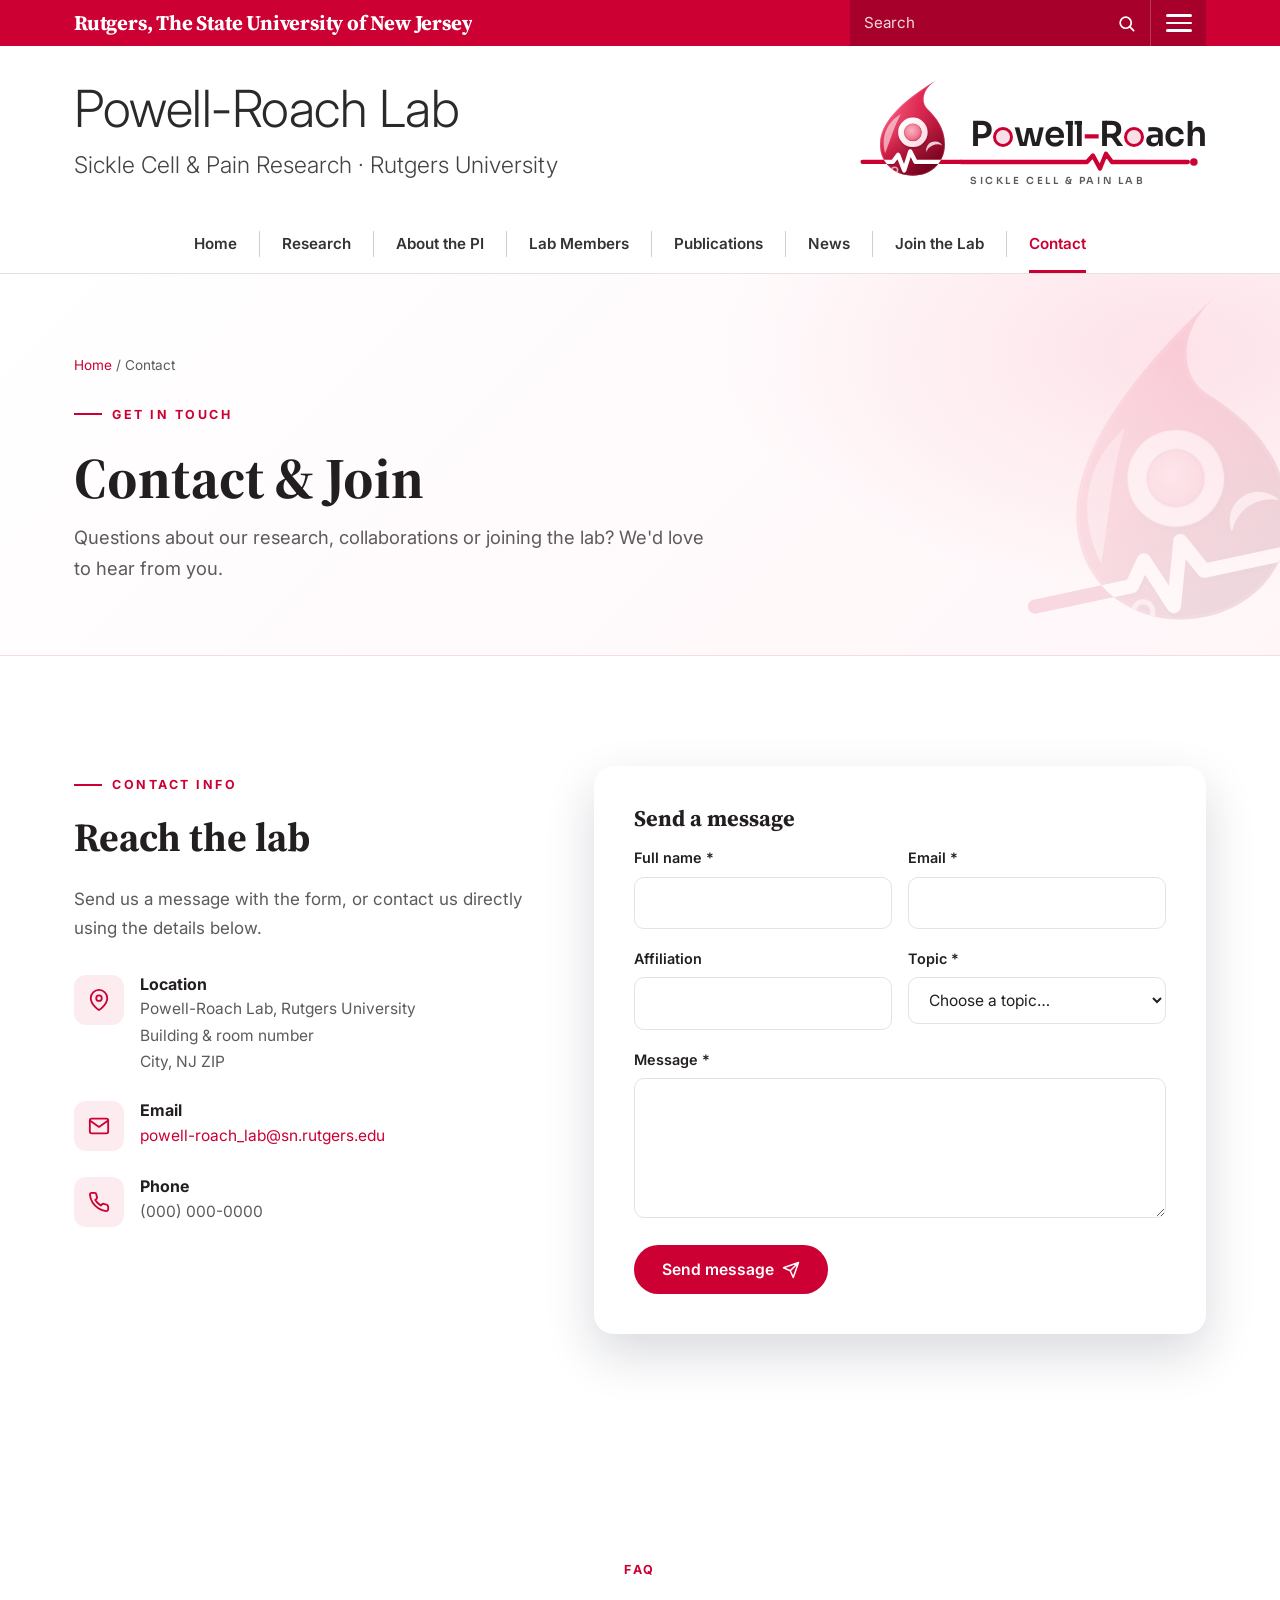
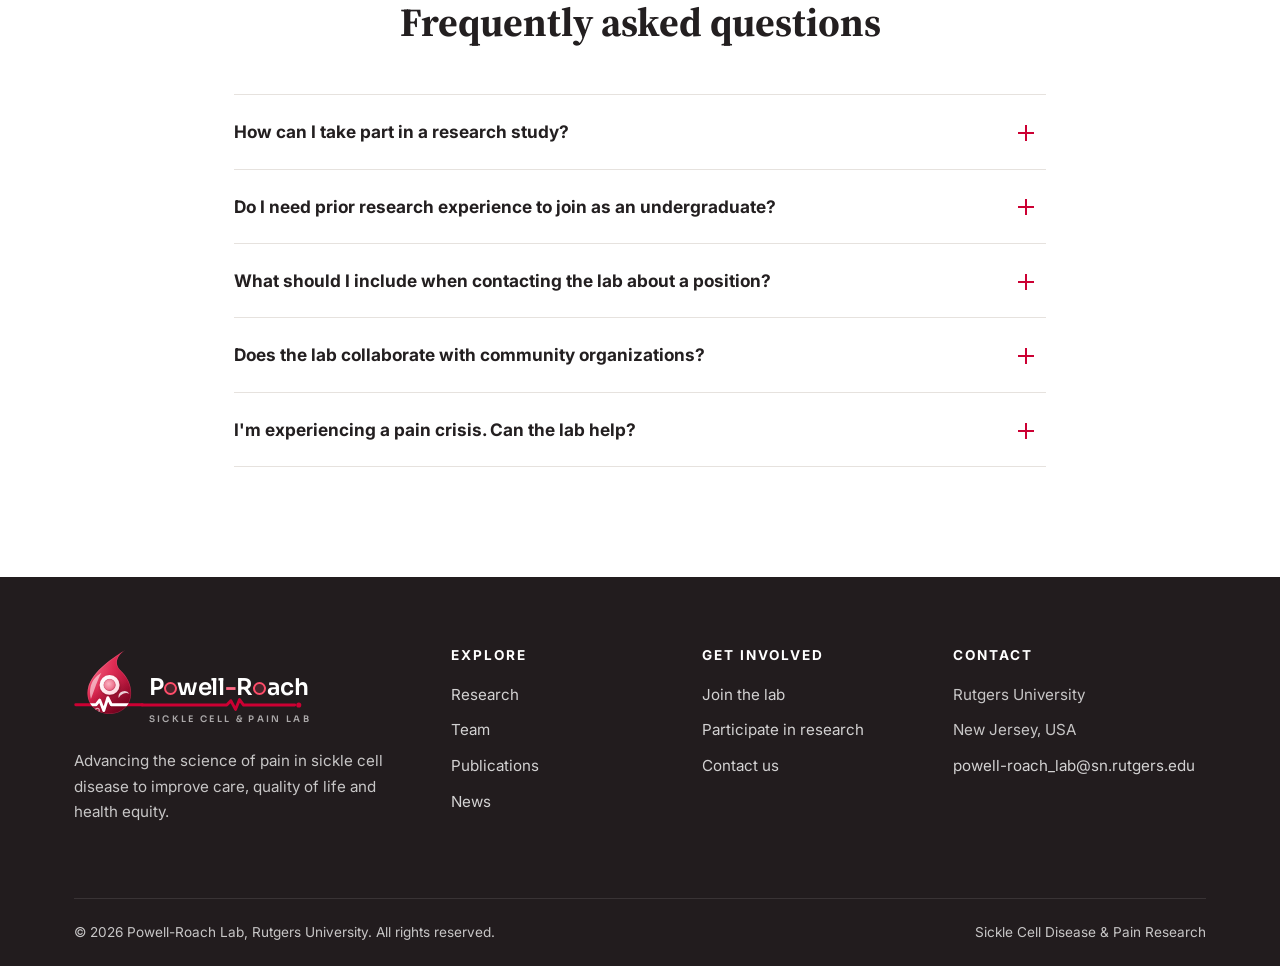
==== commit ad1189d1: "Send contact form submissions to the lab inbox and add lab email - Contact form now posts all fields" ====
--- a/contact.html
+++ b/contact.html
@@ -133,7 +133,7 @@
           </div>
           <div class="info-item">
             <div class="icon"><svg viewBox="0 0 24 24" fill="none" stroke="currentColor" stroke-width="2" stroke-linecap="round" stroke-linejoin="round"><rect x="2" y="4" width="20" height="16" rx="2"/><path d="M22 6l-10 7L2 6"/></svg></div>
-            <div><h4>Email</h4><p><a href="mailto:email@rutgers.edu">email@rutgers.edu</a></p></div>
+            <div><h4>Email</h4><p><a href="mailto:powell-roach_lab@sn.rutgers.edu">powell-roach_lab@sn.rutgers.edu</a></p></div>
           </div>
           <div class="info-item">
             <div class="icon"><svg viewBox="0 0 24 24" fill="none" stroke="currentColor" stroke-width="2" stroke-linecap="round" stroke-linejoin="round"><path d="M22 16.9v3a2 2 0 0 1-2.2 2 19.8 19.8 0 0 1-8.6-3.1 19.5 19.5 0 0 1-6-6A19.8 19.8 0 0 1 2.1 4.2 2 2 0 0 1 4.1 2h3a2 2 0 0 1 2 1.7c.1.9.4 1.8.7 2.7a2 2 0 0 1-.5 2.1L8 9.8a16 16 0 0 0 6 6l1.3-1.3a2 2 0 0 1 2.1-.4c.9.3 1.8.6 2.7.7a2 2 0 0 1 1.7 2z"/></svg></div>
@@ -143,7 +143,7 @@
 
         <div class="form-card reveal reveal-delay-1">
           <h3>Send a message</h3>
-          <form id="contact-form" data-email="email@rutgers.edu" novalidate>
+          <form id="contact-form" data-email="powell-roach_lab@sn.rutgers.edu" novalidate>
             <div class="form-row">
               <div class="form-group">
                 <label for="name">Full name *</label>
@@ -182,7 +182,9 @@
             </div>
             <button type="submit" class="btn btn-primary">Send message
               <svg viewBox="0 0 24 24" fill="none" stroke="currentColor" stroke-width="2" stroke-linecap="round" stroke-linejoin="round"><path d="M22 2L11 13M22 2l-7 20-4-9-9-4z"/></svg></button>
-            <div class="form-success" role="status">Thank you! Your email app should open with your message ready to send.</div>
+            <input type="text" name="_honey" tabindex="-1" autocomplete="off" aria-hidden="true" style="position:absolute;left:-9999px">
+            <div class="form-success" role="status">Thank you! Your message has been sent to the lab. We will get back to you soon.</div>
+            <div class="form-failure" role="alert">We couldn't send your message automatically, so your email app has been opened with it ready to send. You can also email us at <a href="mailto:powell-roach_lab@sn.rutgers.edu">powell-roach_lab@sn.rutgers.edu</a>.</div>
           </form>
         </div>
       </div>
@@ -256,7 +258,7 @@
           <ul>
             <li>Rutgers University</li>
             <li>New Jersey, USA</li>
-            <li><a href="mailto:email@rutgers.edu">email@rutgers.edu</a></li>
+            <li><a href="mailto:powell-roach_lab@sn.rutgers.edu">powell-roach_lab@sn.rutgers.edu</a></li>
           </ul>
         </div>
       </div>
--- a/css/styles.css
+++ b/css/styles.css
@@ -707,6 +707,13 @@
   display: none; background: #e9f7ef; color: #1b6b3a; border-radius: 10px; padding: 14px 16px; margin-top: 16px; font-weight: 500;
 }
 .form-success.show { display: block; animation: fadeUp .4s var(--ease); }
+.form-failure {
+  display: none; background: #fdecec; color: #8a1c1c; border-radius: 10px; padding: 14px 16px; margin-top: 16px; font-weight: 500;
+}
+.form-failure.show { display: block; animation: fadeUp .4s var(--ease); }
+.form-failure a { color: inherit; text-decoration: underline; }
+#contact-form { position: relative; }
+#contact-form button[disabled] { opacity: .7; cursor: wait; }
 
 .accordion { border-top: 1px solid var(--line); }
 .acc-item { border-bottom: 1px solid var(--line); }
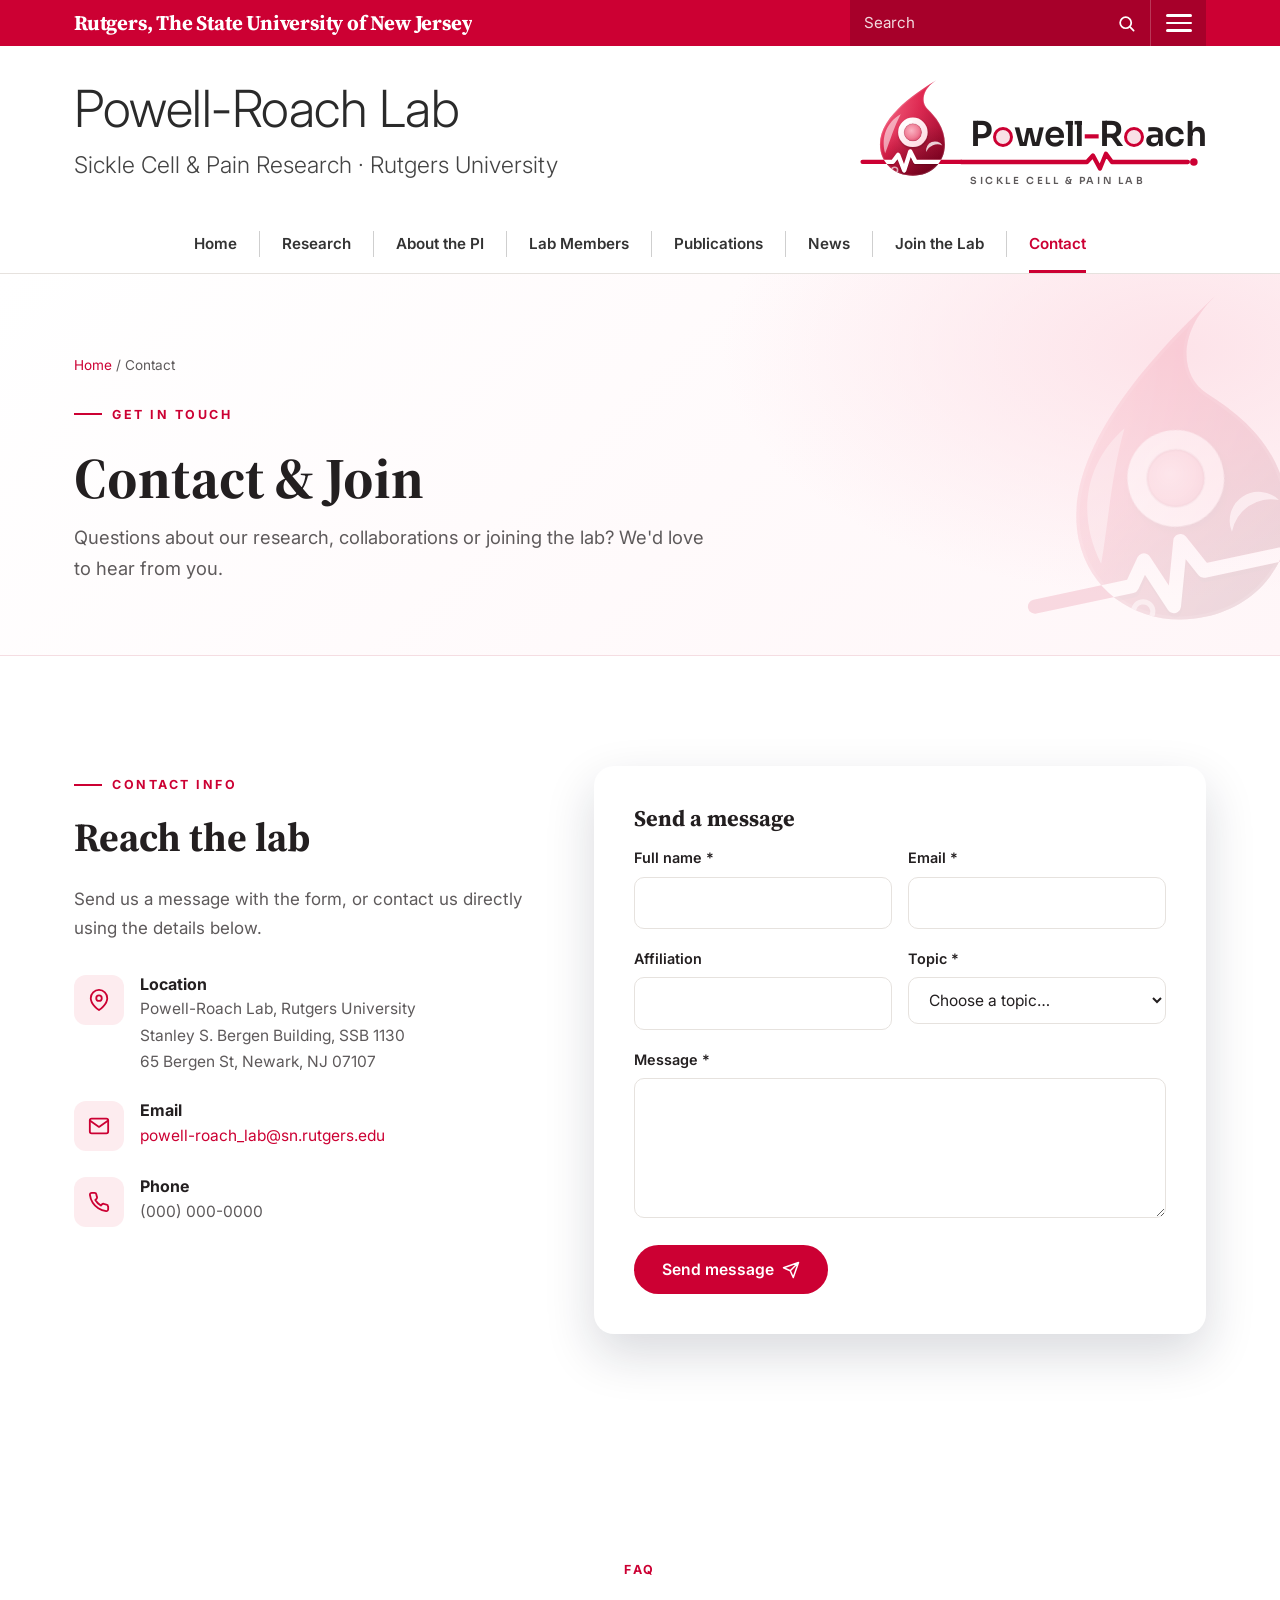
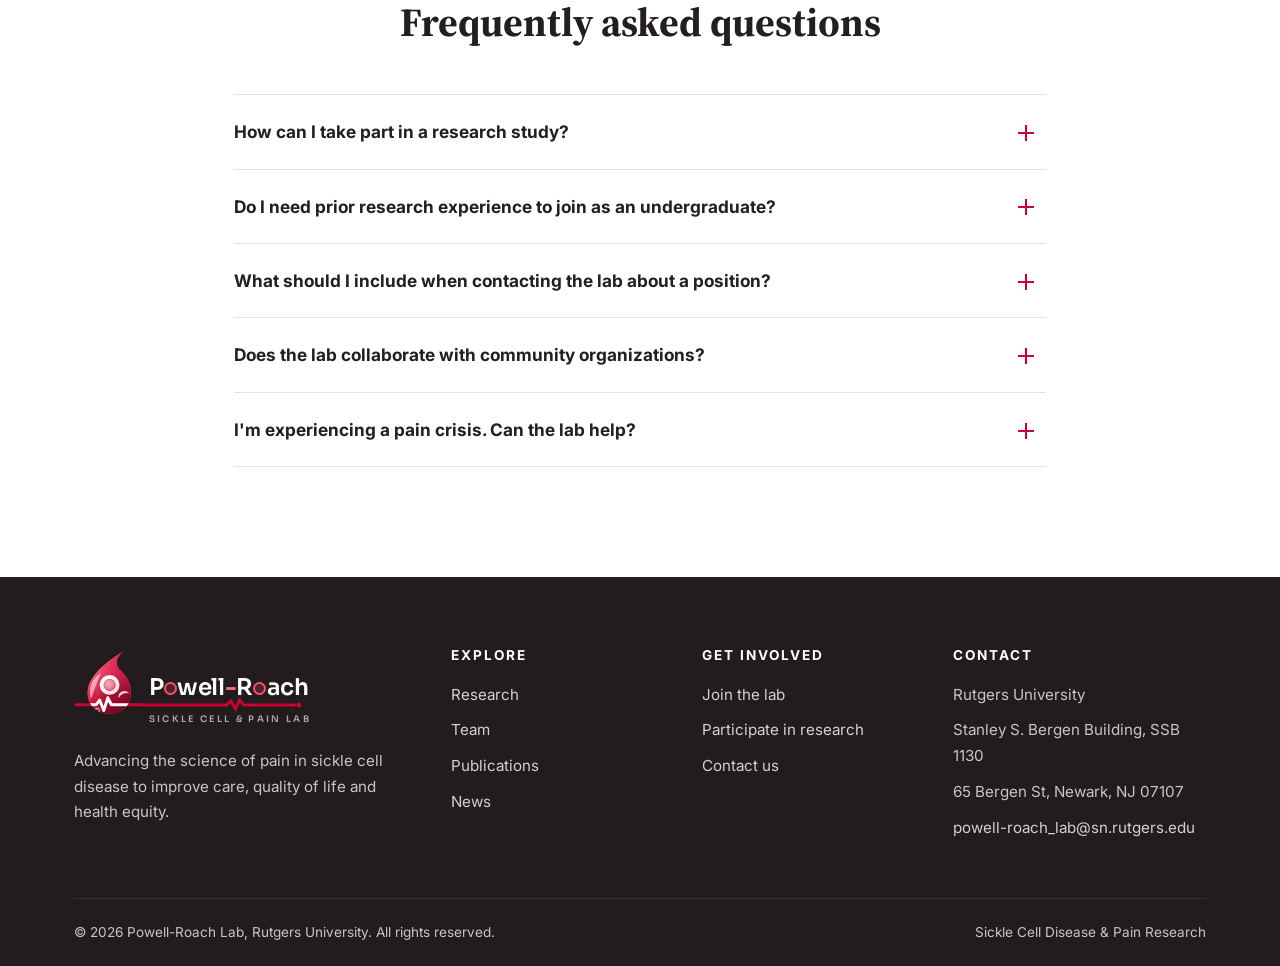
==== commit c7cc1401: "Add lab address to contact page and footers Stanley S. Bergen Building, SSB 1130, 65 Bergen St, Newa" ====
--- a/contact.html
+++ b/contact.html
@@ -129,7 +129,7 @@
 
           <div class="info-item">
             <div class="icon"><svg viewBox="0 0 24 24" fill="none" stroke="currentColor" stroke-width="2" stroke-linecap="round" stroke-linejoin="round"><path d="M21 10c0 7-9 13-9 13S3 17 3 10a9 9 0 0 1 18 0z"/><circle cx="12" cy="10" r="3"/></svg></div>
-            <div><h4>Location</h4><p>Powell-Roach Lab, Rutgers University<br>Building &amp; room number<br>City, NJ ZIP</p></div>
+            <div><h4>Location</h4><p>Powell-Roach Lab, Rutgers University<br>Stanley S. Bergen Building, SSB 1130<br>65 Bergen St, Newark, NJ 07107</p></div>
           </div>
           <div class="info-item">
             <div class="icon"><svg viewBox="0 0 24 24" fill="none" stroke="currentColor" stroke-width="2" stroke-linecap="round" stroke-linejoin="round"><rect x="2" y="4" width="20" height="16" rx="2"/><path d="M22 6l-10 7L2 6"/></svg></div>
@@ -257,7 +257,8 @@
           <h4>Contact</h4>
           <ul>
             <li>Rutgers University</li>
-            <li>New Jersey, USA</li>
+            <li>Stanley S. Bergen Building, SSB 1130</li>
+            <li>65 Bergen St, Newark, NJ 07107</li>
             <li><a href="mailto:powell-roach_lab@sn.rutgers.edu">powell-roach_lab@sn.rutgers.edu</a></li>
           </ul>
         </div>
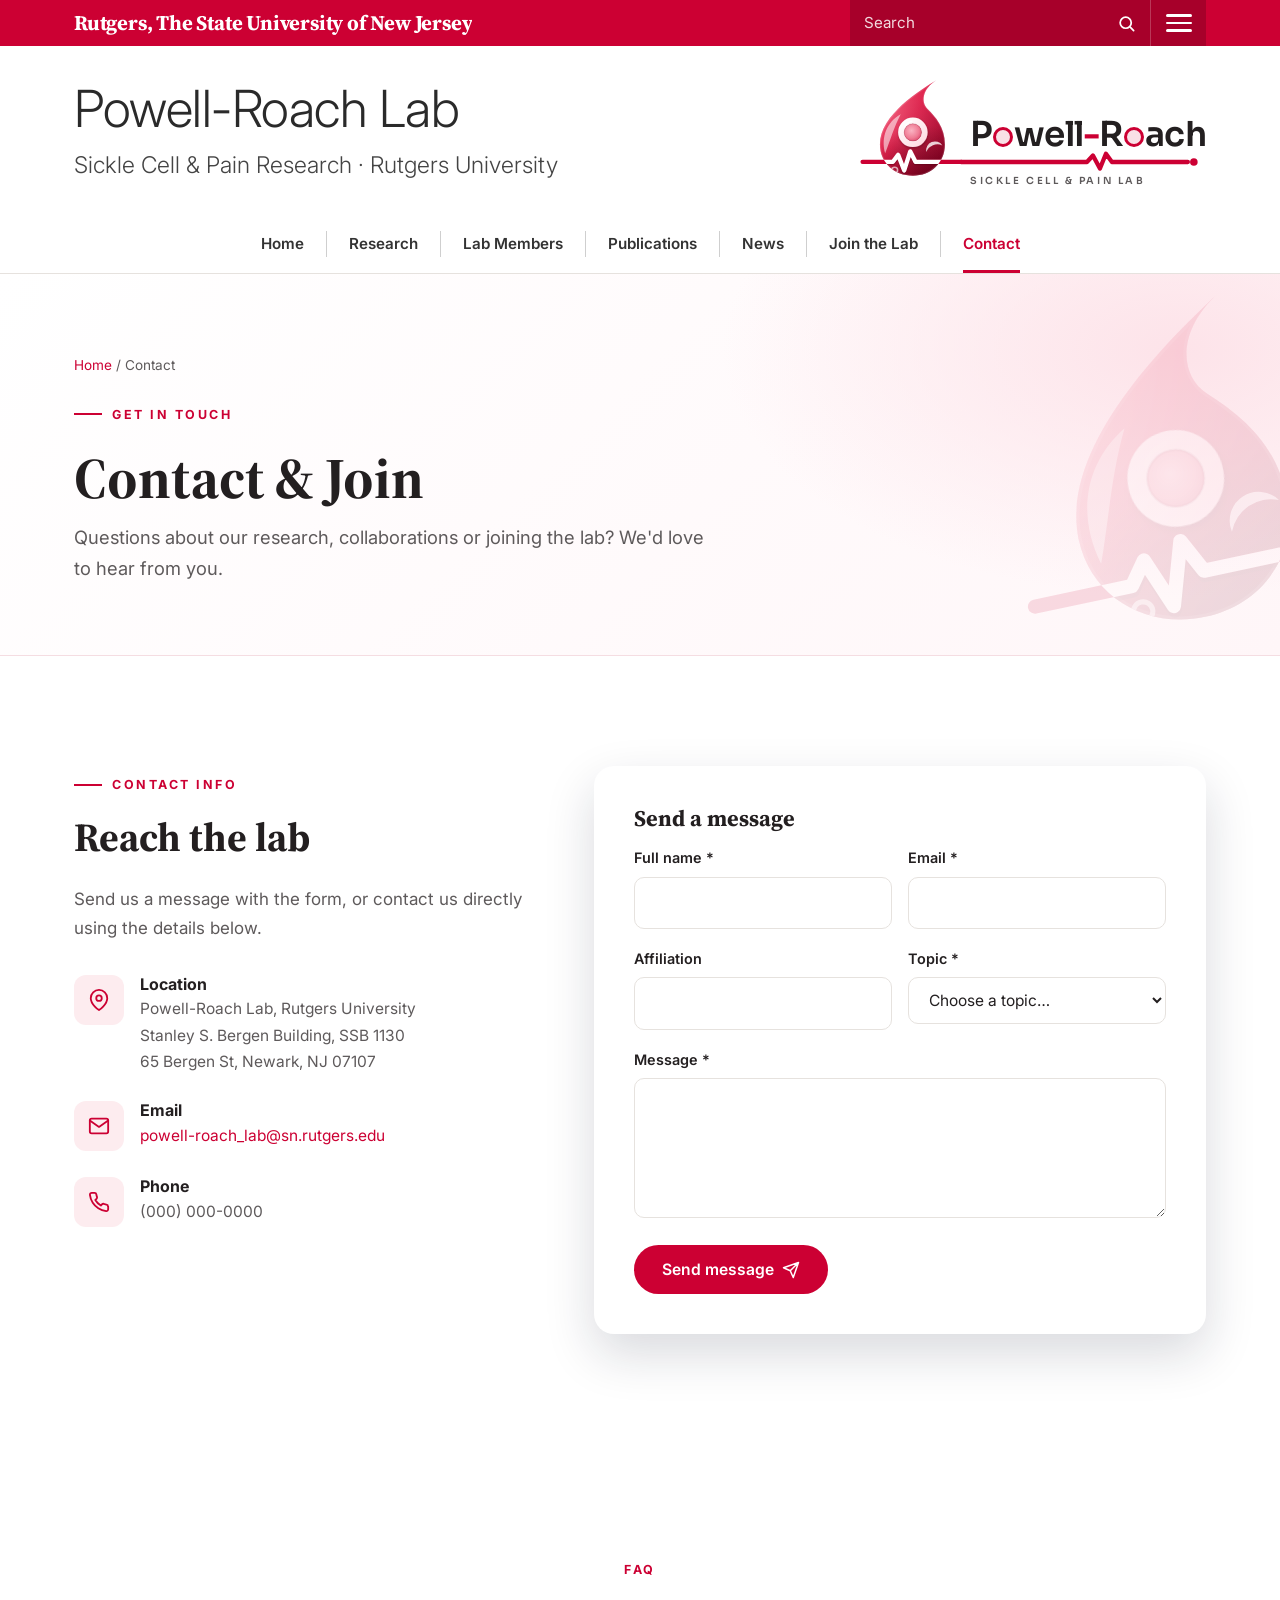
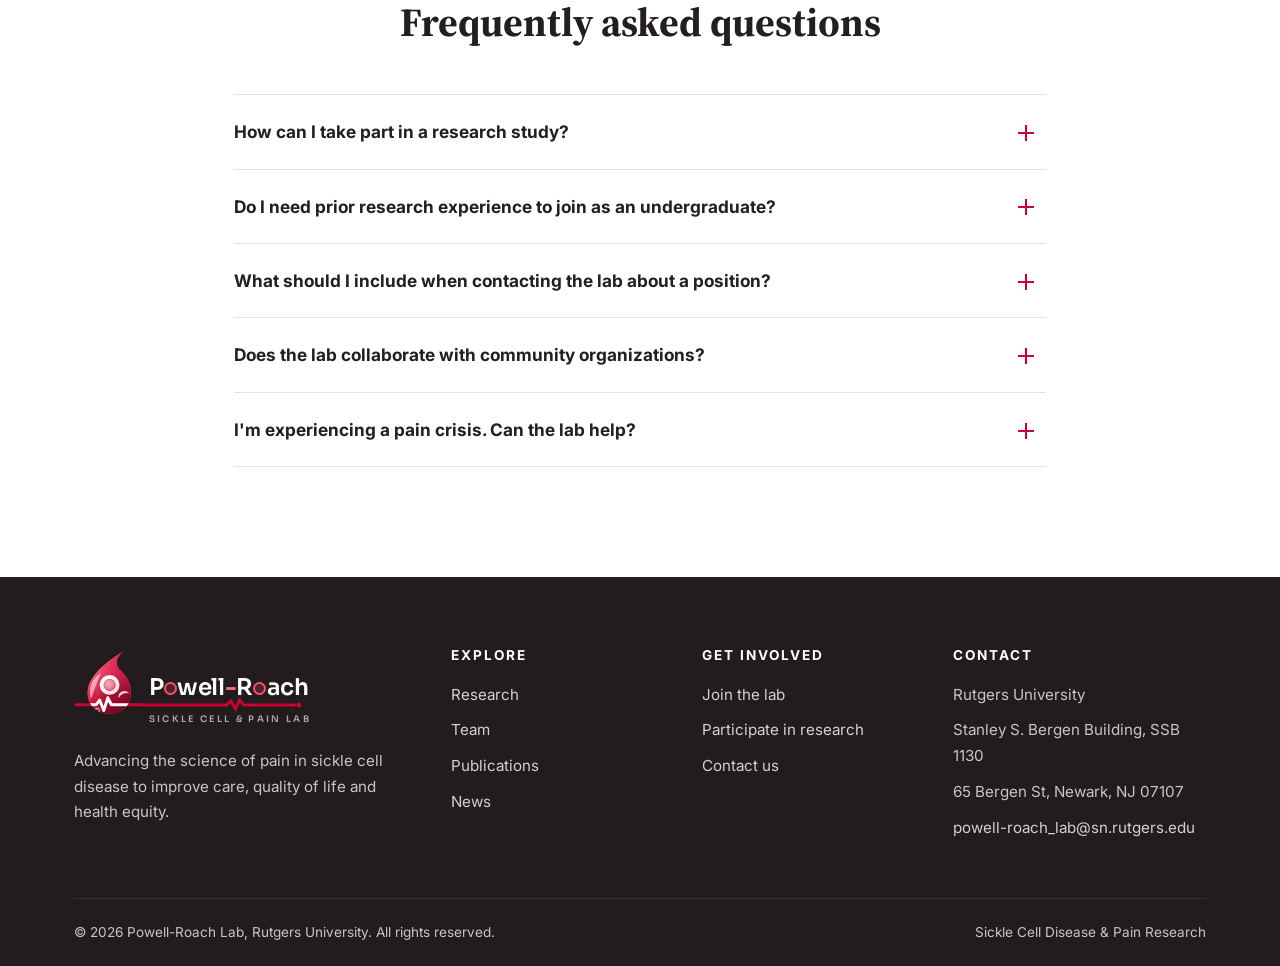
==== commit 31755f45: "Remove duplicate 'About the PI' menu link (same page as Lab Members) Co-Authored-By: Claude Opus 5.5" ====
--- a/contact.html
+++ b/contact.html
@@ -59,7 +59,6 @@
           <div>
             <h4>People</h4>
             <ul>
-              <li><a href="team.html#pi">About the PI</a></li>
               <li><a href="team.html">Lab Members</a></li>
               <li><a href="join.html">Join the Lab</a></li>
             </ul>
@@ -99,7 +98,6 @@
       <ul>
         <li><a href="index.html">Home</a></li>
         <li><a href="research.html">Research</a></li>
-        <li><a href="team.html#pi">About the PI</a></li>
         <li><a href="team.html">Lab Members</a></li>
         <li><a href="publications.html">Publications</a></li>
         <li><a href="index.html#news">News</a></li>
--- a/css/styles.css
+++ b/css/styles.css
@@ -119,10 +119,36 @@
 
 .site-menu {
   position: absolute; left: 0; right: 0; top: 100%; background: var(--navy-deep);
-  max-height: 0; overflow: hidden; visibility: hidden; transition: max-height .45s var(--ease), visibility .45s;
+  max-height: calc(100vh - 46px); overflow-y: auto; overscroll-behavior: contain;
   box-shadow: var(--shadow-lg);
-}
-.site-menu.open { max-height: 90vh; overflow-y: auto; visibility: visible; }
+  /* closed: clipped away from the bottom up, faded out */
+  clip-path: inset(0 0 100% 0); opacity: 0; visibility: hidden;
+  transition: clip-path .42s cubic-bezier(.4, 0, .2, 1), opacity .3s ease .1s, visibility 0s linear .42s;
+}
+.site-menu.open {
+  clip-path: inset(0 0 0 0); opacity: 1; visibility: visible;
+  transition: clip-path .5s cubic-bezier(.2, .7, .2, 1), opacity .2s ease, visibility 0s;
+}
+/* menu contents drift in one column after another */
+.site-menu .site-search-menu, .site-menu-grid > * {
+  opacity: 0; transform: translateY(-8px);
+  transition: opacity .2s ease, transform .2s ease;
+}
+.site-menu.open .site-search-menu, .site-menu.open .site-menu-grid > * {
+  opacity: 1; transform: none;
+  transition: opacity .4s ease, transform .45s cubic-bezier(.2, .7, .2, 1);
+}
+.site-menu.open .site-search-menu { transition-delay: .08s; }
+.site-menu.open .site-menu-grid > :nth-child(1) { transition-delay: .12s; }
+.site-menu.open .site-menu-grid > :nth-child(2) { transition-delay: .18s; }
+.site-menu.open .site-menu-grid > :nth-child(3) { transition-delay: .24s; }
+/* dim the page behind the open menu */
+body::after {
+  content: ""; position: fixed; inset: 0; z-index: 110; background: rgba(20, 8, 12, .38);
+  opacity: 0; visibility: hidden; pointer-events: none;
+  transition: opacity .35s ease, visibility 0s linear .35s;
+}
+body.menu-open::after { opacity: 1; visibility: visible; pointer-events: auto; transition: opacity .35s ease, visibility 0s; }
 .site-menu > .container { padding-top: 30px; padding-bottom: 36px; }
 .site-menu-grid { display: grid; grid-template-columns: repeat(3, 1fr); gap: 30px; }
 .site-menu h4 { font-family: var(--font-sans); color: #ffc9d4; font-size: .78rem; letter-spacing: 2px; text-transform: uppercase; margin-bottom: 10px; }
@@ -496,55 +522,77 @@
 .method-card h3 { font-size: 1.15rem; }
 
 /* ---------- Team page ---------- */
-.filter-bar { display: flex; flex-wrap: wrap; gap: 10px; margin-bottom: 36px; }
-.filter-btn {
-  border: 1.5px solid var(--line); background: #fff; color: var(--ink); padding: 9px 20px;
-  border-radius: 999px; font-weight: 600; font-size: .92rem; cursor: pointer; font-family: inherit; transition: all .2s;
-}
-.filter-btn:hover { border-color: var(--scarlet); color: var(--scarlet); }
-.filter-btn.active { background: var(--scarlet); border-color: var(--scarlet); color: #fff; }
-
-.pi-feature {
-  display: grid; grid-template-columns: minmax(0, 400px) 1fr; gap: 64px; align-items: center;
-  background: #fff; border-radius: 22px; padding: clamp(28px, 4vw, 48px); box-shadow: var(--shadow);
-}
-.pi-feature .avatar { width: 100%; aspect-ratio: 1; font-size: 5rem; border-radius: 20px; position: relative; overflow: hidden; }
-.pi-feature .avatar::after {
-  content: ""; position: absolute; inset: auto -30% -40% auto; width: 80%; aspect-ratio: 1; border-radius: 50%;
-  background: rgba(255,255,255,.14);
-}
-.pi-feature .role { color: var(--scarlet); font-weight: 600; margin-bottom: 18px; }
-.pi-feature p { color: var(--muted); }
-.pi-links { display: flex; flex-wrap: wrap; gap: 12px; margin-top: 22px; }
-.pi-portrait { margin: 0 18px 18px 0; position: relative; }
-.pi-portrait::before {
-  content: ""; position: absolute; inset: 18px -18px -18px 18px; border: 3px solid var(--scarlet); border-radius: 22px; z-index: 0;
-}
-.pi-portrait img {
-  position: relative; z-index: 1; display: block; width: 100%; height: auto; aspect-ratio: 1 / 1; object-fit: cover; object-position: 50% 30%;
-  border-radius: 20px; box-shadow: var(--shadow-lg);
-}
-@media (max-width: 960px) { .pi-feature { grid-template-columns: minmax(0, 320px) 1fr; gap: 48px; } }
-@media (max-width: 820px) {
-  .pi-feature { grid-template-columns: 1fr; gap: 36px; }
-  .pi-portrait { max-width: 400px; width: calc(100% - 18px); }
-}
-
-.member {
-  background: #fff; border-radius: var(--radius); border: 1px solid var(--line); padding: 30px 22px 26px; text-align: center;
-  cursor: pointer; transition: transform .3s var(--ease), box-shadow .3s; font-family: inherit; color: inherit; width: 100%;
-}
-.member:hover { transform: translateY(-6px); box-shadow: var(--shadow-lg); }
-.member .avatar { width: 96px; height: 96px; font-size: 1.9rem; margin: 0 auto 16px; transition: transform .3s; }
-.member:hover .avatar { transform: scale(1.06); }
-.member h3 { font-size: 1.12rem; margin-bottom: 4px; }
-.member .role { color: var(--scarlet); font-size: .88rem; font-weight: 600; }
-.member .focus { color: var(--muted); font-size: .88rem; margin-top: 8px; }
-.member.hide { display: none; }
-.av-1 { background: linear-gradient(135deg, #cc0033, #7a0020); }
-.av-2 { background: linear-gradient(135deg, #e8324f, #a00028); }
-.av-3 { background: linear-gradient(135deg, #a00028, #5c0018); }
-.av-4 { background: linear-gradient(135deg, #ff5c78, #cc0033); }
+/* Compact one-row banner + tight spacing so Dr. Powell-Roach's full profile
+   is visible as soon as the Lab Members page opens */
+.page-banner--compact { padding: 20px 0; }
+.page-banner--compact .container { display: flex; align-items: center; justify-content: space-between; gap: 14px 32px; flex-wrap: wrap; }
+.page-banner--compact h1 { font-size: clamp(1.8rem, 3vw, 2.3rem); margin: 0; }
+@media (max-width: 600px) {
+  .page-banner--compact { padding: 16px 0 18px; }
+}
+.team-section { padding: 26px 0 24px; }
+.team-section--members { padding: 24px 0 64px; }
+.team-section .people-heading { font-size: clamp(1.35rem, 2vw, 1.6rem); padding-bottom: 8px; }
+.team-section .person--pi { padding-top: 26px; }
+/* on desktop, size the PI photo to the screen height so photo + bio fit on one screen */
+@media (min-width: 861px) {
+  .team-section .person--pi { --photo: clamp(300px, calc(100vh - 470px), 420px); }
+}
+.people { max-width: var(--container); }
+.people-heading { font-size: clamp(1.5rem, 2.4vw, 1.9rem); padding-bottom: 12px; border-bottom: 2px solid var(--scarlet); margin-bottom: 8px; }
+.person {
+  --photo: 330px;
+  display: grid; grid-template-columns: var(--photo) 1fr; gap: 36px; align-items: start;
+  padding: 36px 0; border-bottom: 1px solid var(--line);
+}
+.person:last-child { border-bottom: 0; }
+.person--pi { --photo: 420px; }
+.person-photo { width: var(--photo); aspect-ratio: 1; border-radius: 0; overflow: hidden; background: var(--soft); }
+.person-photo img { display: block; width: 100%; height: 100%; object-fit: cover; object-position: 50% 30%; }
+.person-photo.no-photo {
+  display: grid; place-items: center; background: var(--scarlet-soft); color: var(--scarlet);
+  font-family: var(--font-serif); font-weight: 700; font-size: calc(var(--photo) * .3);
+}
+.person-photo.no-photo::before { content: attr(data-initials); }
+.person-body h3 { font-size: 1.35rem; margin-bottom: 4px; }
+.person--pi .person-body h3 { font-size: 1.6rem; }
+.person-role { color: var(--scarlet); font-weight: 600; margin-bottom: 14px; }
+.person-body p { color: var(--muted); }
+.person-body p strong { color: var(--ink); }
+.person-links { list-style: none; padding: 0; margin: 16px 0 0; display: flex; flex-wrap: wrap; gap: 8px 22px; }
+.person-links a { display: inline-flex; align-items: center; gap: 7px; font-weight: 600; font-size: .95rem; color: var(--scarlet); }
+.person-links a:hover { color: var(--scarlet-dark); text-decoration: underline; }
+.person-links svg { width: 18px; height: 18px; flex-shrink: 0; }
+.person-links a[href="#"] { display: none; } /* LinkedIn stays hidden until a real URL is added */
+@media (max-width: 860px) {
+  .person { --photo: 250px; gap: 26px; }
+  .person--pi { --photo: 290px; }
+}
+@media (max-width: 600px) {
+  .person { --photo: 160px; gap: 18px; padding: 28px 0; }
+  .person--pi { --photo: 180px; }
+  .person-body h3, .person--pi .person-body h3 { font-size: 1.2rem; }
+}
+/* Phones: photo + name/title side by side, description runs full width below,
+   so the text isn't squeezed into a narrow, very tall column. */
+@media (max-width: 600px) {
+  .person { grid-template-columns: var(--photo) 1fr; grid-template-rows: 1fr auto auto 1fr; column-gap: 16px; row-gap: 0; }
+  .person-body { display: contents; }
+  .person-photo { grid-column: 1; grid-row: 1 / 5; }
+  .person-body > h3 { grid-column: 2; grid-row: 2; margin: 0 0 4px; }
+  .person-body > .person-role { grid-column: 2; grid-row: 3; margin: 0; font-size: .92rem; line-height: 1.45; }
+  .person-body > :not(h3):not(.person-role) { grid-column: 1 / -1; }
+  .person-body > p:not(.person-role) { margin: 0 0 10px; font-size: .95rem; }
+  .person-body > .person-role + p { margin-top: 16px; }
+  .person-body > .person-links { margin-top: 6px; }
+  .person-body > p:not(.person-role) { line-height: 1.6; }
+  .hide-phone { display: none; }
+}
+@media (max-width: 420px) {
+  .person { --photo: 130px; gap: 14px; }
+  .person--pi { --photo: 145px; }
+  .person-body h3, .person--pi .person-body h3 { font-size: 1.1rem; }
+}
 
 /* ---------- Full-width group photo slider (home) ---------- */
 .photo-strip { position: relative; overflow: hidden; height: clamp(260px, 42.86vw, 680px); background: #1c1517; }
@@ -628,27 +676,6 @@
 .join-links a:hover { color: #fff; }
 .join-links a:hover::after { transform: translateX(4px); }
 
-/* Modal */
-.modal {
-  position: fixed; inset: 0; z-index: 500; display: grid; place-items: center; padding: 16px;
-  background: rgba(40,0,10,.6); backdrop-filter: blur(4px);
-  opacity: 0; visibility: hidden; transition: opacity .3s, visibility .3s;
-}
-.modal.open { opacity: 1; visibility: visible; }
-.modal-dialog {
-  background: #fff; border-radius: 20px; max-width: 520px; width: 100%; padding: 40px 32px 32px; position: relative;
-  transform: translateY(20px) scale(.97); transition: transform .35s var(--ease); max-height: 90vh; overflow-y: auto; text-align: center;
-}
-.modal.open .modal-dialog { transform: none; }
-.modal-close {
-  position: absolute; top: 14px; right: 14px; width: 40px; height: 40px; border-radius: 50%; border: 0;
-  background: var(--soft); cursor: pointer; font-size: 1.4rem; line-height: 1; color: var(--ink);
-}
-.modal-close:hover { background: var(--scarlet); color: #fff; }
-.modal .avatar { width: 100px; height: 100px; font-size: 2rem; margin: 0 auto 16px; }
-.modal .role { color: var(--scarlet); font-weight: 600; margin-bottom: 14px; }
-.modal p { color: var(--muted); text-align: left; }
-
 /* ---------- Publications ---------- */
 .pub-tools {
   display: grid; grid-template-columns: 1fr auto auto; gap: 14px; margin-bottom: 18px;
@@ -679,6 +706,11 @@
 .pub .pub-links { display: flex; flex-wrap: wrap; gap: 8px; align-items: center; }
 .pub .pub-links a { font-size: .82rem; font-weight: 600; border: 1.5px solid var(--line); padding: 4px 12px; border-radius: 999px; }
 .pub .pub-links a:hover { border-color: var(--scarlet); }
+.pub h3 a { color: inherit; }
+.pub h3 a:hover { color: var(--scarlet); text-decoration: underline; }
+.pub .journal .doi { font-style: normal; color: var(--muted); font-size: .85rem; }
+.pub .pub-note { font-size: .88rem; color: var(--ink); margin: -4px 0 10px; }
+.pub .tag-type { background: var(--ink); color: #fff; }
 .empty { text-align: center; color: var(--muted); padding: 50px 0; display: none; }
 mark { background: #ffe1e8; color: inherit; border-radius: 3px; padding: 0 2px; }
 @keyframes fadeUp { from { opacity: 0; transform: translateY(10px); } to { opacity: 1; transform: none; } }
@@ -773,7 +805,21 @@
 .reveal-delay-3 { transition-delay: .3s; }
 .no-js .reveal { opacity: 1; transform: none; }
 
+/* ---------- Page-to-page transitions ----------
+   Chrome, Edge and Safari: smooth cross-fade between pages (View Transitions).
+   Other browsers: the new page's content fades in on load. */
+@view-transition { navigation: auto; }
+::view-transition-old(root) { animation: page-out .22s cubic-bezier(.4, 0, 1, 1) both; }
+::view-transition-new(root) { animation: page-in .38s cubic-bezier(.2, .7, .2, 1) .06s both; }
+@keyframes page-out { to { opacity: 0; } }
+@keyframes page-in { from { opacity: 0; } }
+@keyframes main-in { from { opacity: 0; transform: translateY(12px); } }
+@supports not (view-transition-name: none) {
+  main { animation: main-in .45s cubic-bezier(.2, .7, .2, 1) both; }
+}
+
 @media (prefers-reduced-motion: reduce) {
+  ::view-transition-old(root), ::view-transition-new(root) { animation: none; }
   *, *::before, *::after { animation-duration: .01ms !important; animation-iteration-count: 1 !important; transition-duration: .01ms !important; scroll-behavior: auto !important; }
   .reveal { opacity: 1; transform: none; }
 }
